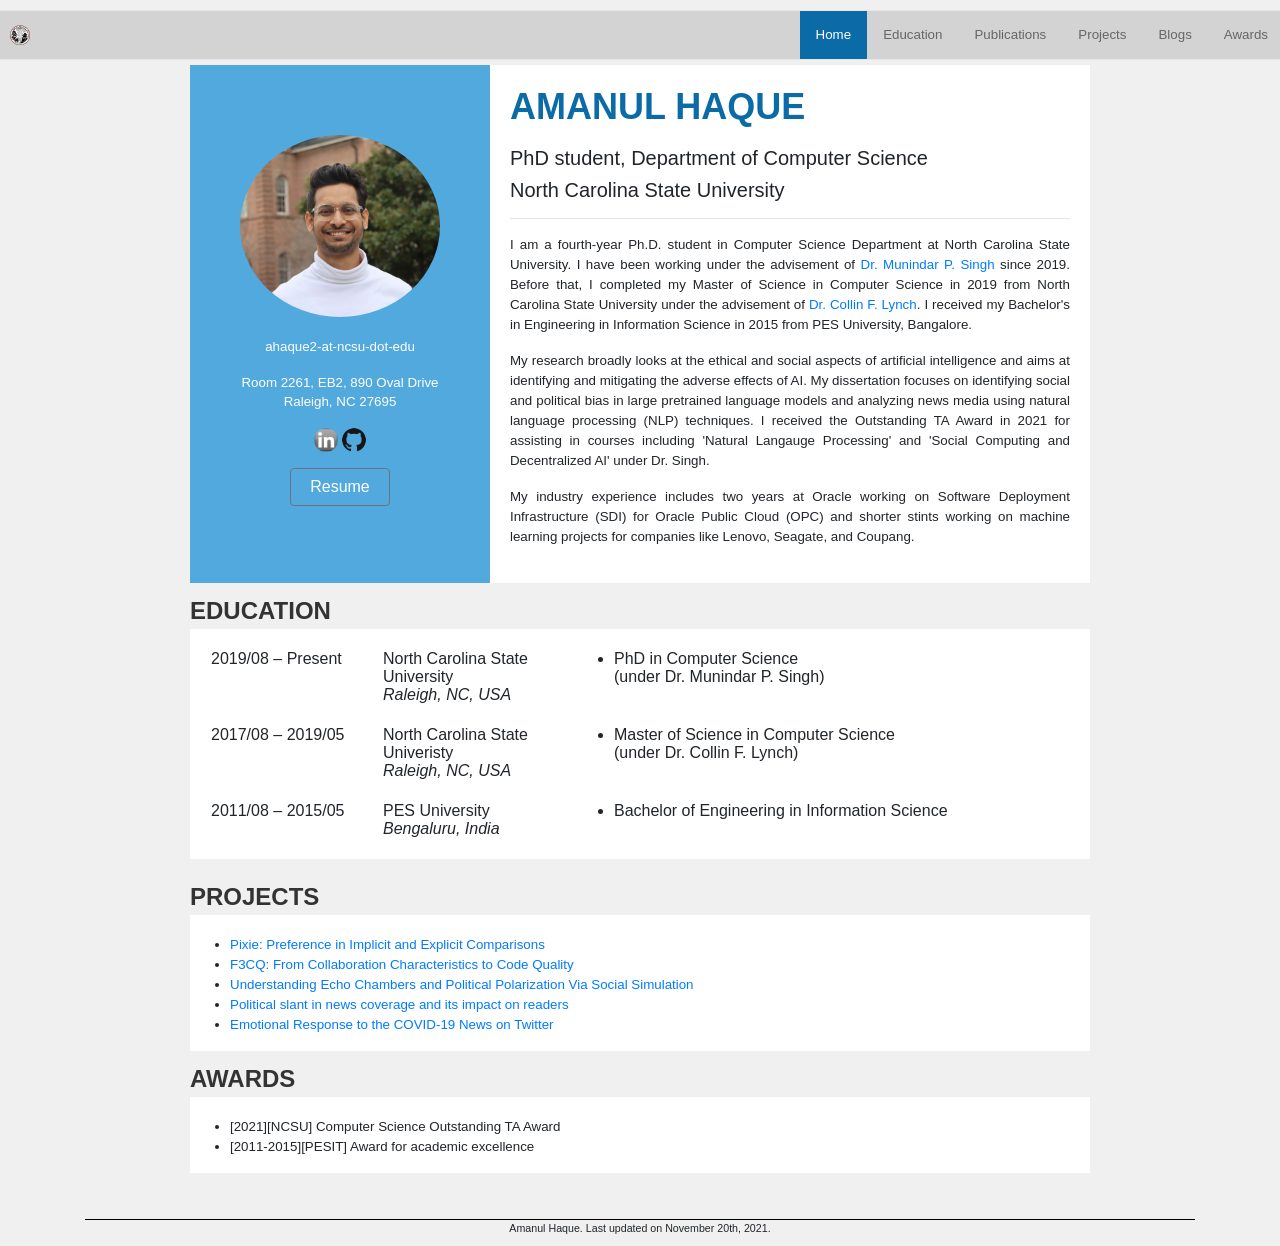
==== index_2.html @ e881e6e9 "Rename index.html to index_2.html" ====
<!DOCTYPE html PUBLIC "-//W3C//DTD HTML 4.0 Transitional//EN">
<html>
  <head>
	<meta name="description" content="Amanul Haque">
	<meta name="keywords" content="Amanul Haque, NCSU, North Carolina State University, Raleigh, ahaque2">
	<meta name="author" content="Amanul Haque NCSU">
	<meta name="viewport" content="width=device-width, initial-scale=1">
	<meta charset="UTF-8">
    <title>Amanul Haque</title>
    
	<link rel="stylesheet" type="text/css" href="styles/bootstrap.min.css" >
	<link rel="stylesheet" type="text/css" href="styles/style.css" />
	<link rel="Shortcut Icon" type="image/x-icon" href="images/favicon.ico" />	
  </head>
<body>
<div class="row navigaterwrapper">
<ul class="navigater">
	<li style="float:left;" class="badguy"><img src="./images/icon.png", style="height:20px;"/></li>
	<li><a href="#awards">Awards</a></li>
	<li><a href="#blogs">Blogs</a></li>
	<li><a href="#projects">Projects</a></li>
	<li><a href="#publications">Publications</a></li>
	<li><a href="#education">Education</a></li>
	<li><a class="active" href="#home">Home</a></li>
	
</ul>
</div>

<div class="container" id="top">
	<div class="row limiting", id="home" style="margin-top: 5px;">
		<div class="col-md-4 person_details" style="text-align:center;background-color:#52A9DE;color:white;">
			<img src="./images/Amanul.png", style="width:80%;max-width: 200px;margin-top:50px;margin-bottom:20px;"/>
			<p>ahaque2-at-ncsu-dot-edu</p>
			<p>Room 2261, EB2, 890 Oval Drive<br>Raleigh, NC 27695</p>
			<p>
				<a href="https://www.linkedin.com/in/amanul-haque" target="_blank" title="Amanul Haque | LinkedIn"><img src="./images/linkedin-icon.png" style="height: 24px;"/></a>
				<a href="https://github.com/ahaque2" target="_blank" title="Amanul Haque | GitHub"><img src="./images/github.png" style="height: 24px;"/></a>
			</p>
			<p>
			<a href="files/Amanul_Haque_Resume.pdf" role="button" class="btn btn-outline-secondary" style="color:white;width:100px;">Resume</a>
			<!--<a href="files/CV_Amanul_Haque.pdf" role="button" class="btn btn-outline-secondary" style="color:white;width:100px;">CV</a>-->
			</p>
		</div>
		<div class="col-md-8 person_details">
			<h3><span>Amanul Haque</span></h3>
			<h5>PhD student, Department of Computer Science</h5>
			<h5>North Carolina State University</h5>
			<hr>
			<p align='justify'>I am a fourth-year Ph.D. student in Computer Science Department at North Carolina State University. 
				I have been working under the advisement of <a href="https://www.csc2.ncsu.edu/faculty/mpsingh/" target="_blank"> 
				Dr. Munindar P. Singh</a> since 2019.
	Before that, I completed my Master of Science in Computer Science in 2019 from North Carolina State University under the advisement of
				<a href="https://people.engr.ncsu.edu/cflynch/" target="_blank">Dr. Collin F. Lynch</a>. 
        I received my Bachelor's in Engineering in Information Science in 2015 from PES University, Bangalore.</p>
			<p align='justify'>My research broadly looks at the ethical and social aspects of artificial intelligence and aims at 
				identifying and mitigating the adverse effects of AI. My dissertation focuses on identifying social and political bias 
				in large pretrained language models and analyzing news media using natural language processing (NLP) techniques. 
				I received the Outstanding TA Award in 2021 for assisting in courses including 'Natural Langauge Processing' and
				'Social Computing and Decentralized AI' under Dr. Singh. </p>
      <p align='justify'> My industry experience includes two years at Oracle working on Software Deployment Infrastructure (SDI) for Oracle Public 
	      Cloud (OPC) and shorter stints working on machine learning projects for companies like Lenovo, Seagate, and Coupang.</p>
		</div>
    </div>
	<div class="row inbetween" id="education">
	Education
	</div>
	<div class="row limiting" style="padding:20px;">
		<table style="width:100%;">
		<tr>
			<td width="20%" align="left" valign="top">2019/08 &ndash; Present	</td>
			<td width="20%" align="left" valign="top">
			North Carolina State University <br> <i>Raleigh, NC, USA</i></td>
			<td align="left" valign="top" style="padding-left:20px;">
			<ul>
			<li>PhD in Computer Science <br>(under Dr. Munindar P. Singh)</li>
			</ul>
			</td>
		</tr>
		
		<tr style="border-top: 20px solid transparent;">
			<td width="20%" align="left" valign="top">2017/08 &ndash; 2019/05	</td>
			<td width="20%" align="left" valign="top">
			North Carolina State Univeristy<br><i>Raleigh, NC, USA</i></td>
			<td align="left" valign="top" style="padding-left:20px;">
			<ul>
			<li>Master of Science in Computer Science <br>(under Dr. Collin F. Lynch)</li>
			</ul>
			</td>
		</tr>
		
		<tr style="border-top: 20px solid transparent;">
			<td width="20%" align="left" valign="top">2011/08 &ndash; 2015/05	</td>
			<td width="20%" align="left" valign="top">
			PES University<br><i>Bengaluru, India</i></td>
			<td align="left" valign="top" style="padding-left:20px;">
			<ul>
			<li>Bachelor of Engineering in Information Science</li>
			</ul>
			</td>
		</tr>
		</table>
	</div>
	<div class="row inbetween" id="publications">
	<!--
	Publications
	</div>
	<div class="row limiting" style="padding:20px;">
	<hr></div>
	-->
	
	</div>
	<div class="row inbetween" id="projects">
	Projects
	</div>
	<div class="row limiting" style="padding-top:20px;">
		<ul>
			<li><a href="">Pixie: Preference in Implicit and Explicit Comparisons</a></li>
			<li><a href="">F3CQ: From Collaboration Characteristics to Code Quality</a></li>
			<li><a href="">Understanding Echo Chambers and Political Polarization Via Social Simulation</a></li>
			<li><a href="">Political slant in news coverage and its impact on readers</a></li>
			<li><a href="">Emotional Response to the COVID-19 News on Twitter</a></li>
      
		</ul>
	</div>
	<div class="row inbetween" id="awards">
	Awards
	</div>
	<div class="row limiting" style="padding-top:20px;">
		<ul>
			<li>[2021][NCSU] Computer Science Outstanding TA Award</li>
			<li>[2011-2015][PESIT] Award for academic excellence</li>
		</ul>
	</div>
	<div class="row inbetween">　</div>
	<div class="footer">Amanul Haque. Last updated on November 20th, 2021.</div>
</div>
</body>
</html>
---- styles/style.css ----
body{
  font-family:Verdana, Geneva, sans-serif;
  font-size:10pt;
  margin:10px;
  background-color: #F0F0F0;
  overflow-x:hidden;
}

.navigaterwrapper {
  position: -webkit-sticky; /* Safari */
  position: sticky;
  top: 0;
  display: block;
  z-index: 1;
}


.navigater {
  list-style-type: none;
  margin: 0;
  padding: 0;
  overflow: hidden;
  border: 1px solid #e7e7e7;
  background-color: #d3d3d3;
  display: block;
}

.badguy{
  display: block;
  color: #CC0000;
  text-align: center;
  padding: 14px;
  text-decoration: none;
  text-transform:uppercase;font-family:raleway,sans-serif;font-weight:700;
}

.navigater li {
  float: right;
}

.navigater li a {
  display: block;
  color: #666;
  text-align: center;
  padding: 14px 16px;
  text-decoration: none;
}

.navigater li a:hover:not(.active) {
  background-color: #ddd;
}

.navigater li a.active {
  color: white;
  /*background-color: #4CAF50;*/
  background-color: #0A6BA7;
}

.limiting{
  width:100%;
  max-width: 900px;
  margin:0 auto;
  background-color: #ffffff;
}

.inbetween{
  width:100%;
  max-width: 900px;
  margin:0 auto;
  font-size:24px;color:#333;text-transform:uppercase;font-family:raleway,sans-serif;font-weight:700;
  padding-top: 50px; 
  margin-top: -40px;
}

div .footer{
  border-top: 1px solid #000000;
  top-margin:10px;
  font-size:8pt; 
  text-align:center;
}

.pp {
    table-layout: fixed;
    word-wrap: break-word;
}

.pp td, .pp th{
   padding: 10px;
}

.pp span{
	color:#cc0000;
	font-weight:700;
}

.person_details{
	padding: 20px;
}
.person_details img {
  border-radius: 50%;
  
}
.person_details h3{font-size:36px;color:#333;text-transform:uppercase;font-family:raleway,sans-serif;font-weight:700;padding-bottom:10px}
.person_details h3 span{color:#0A6BA7}
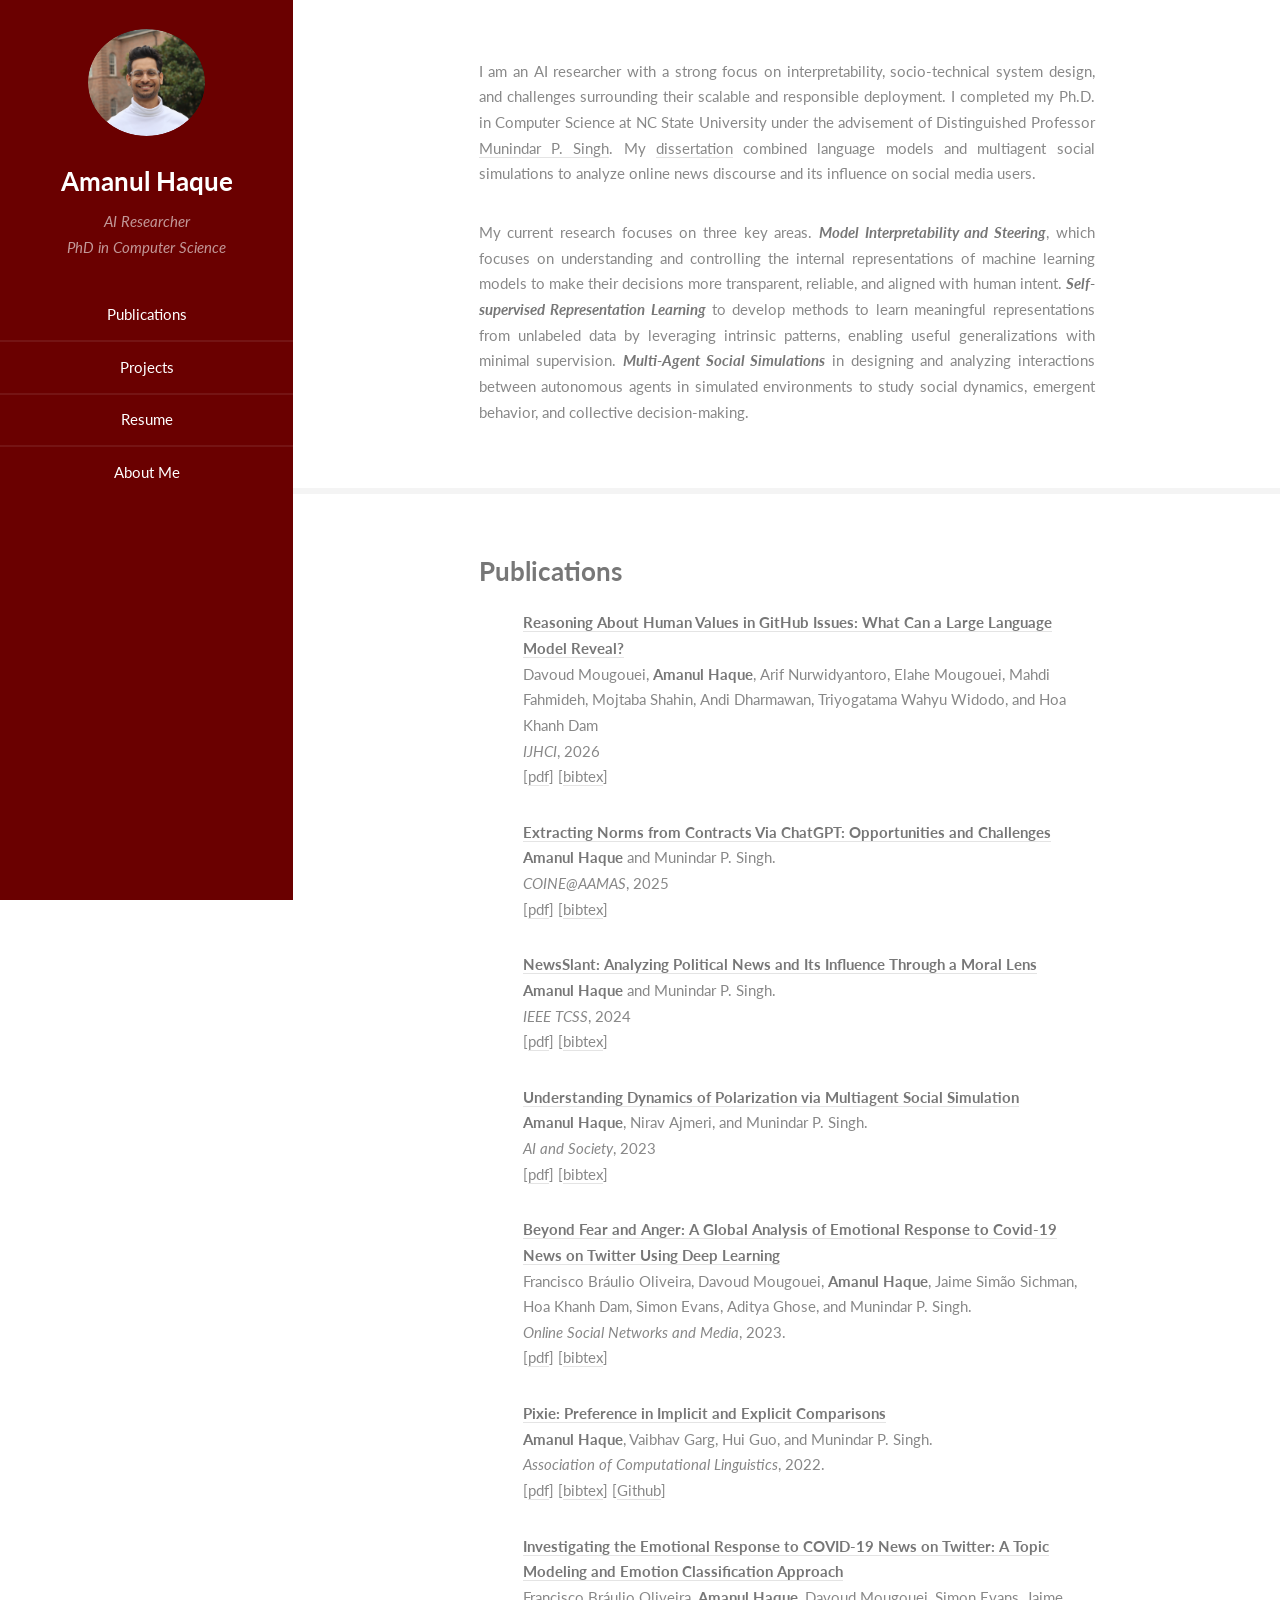
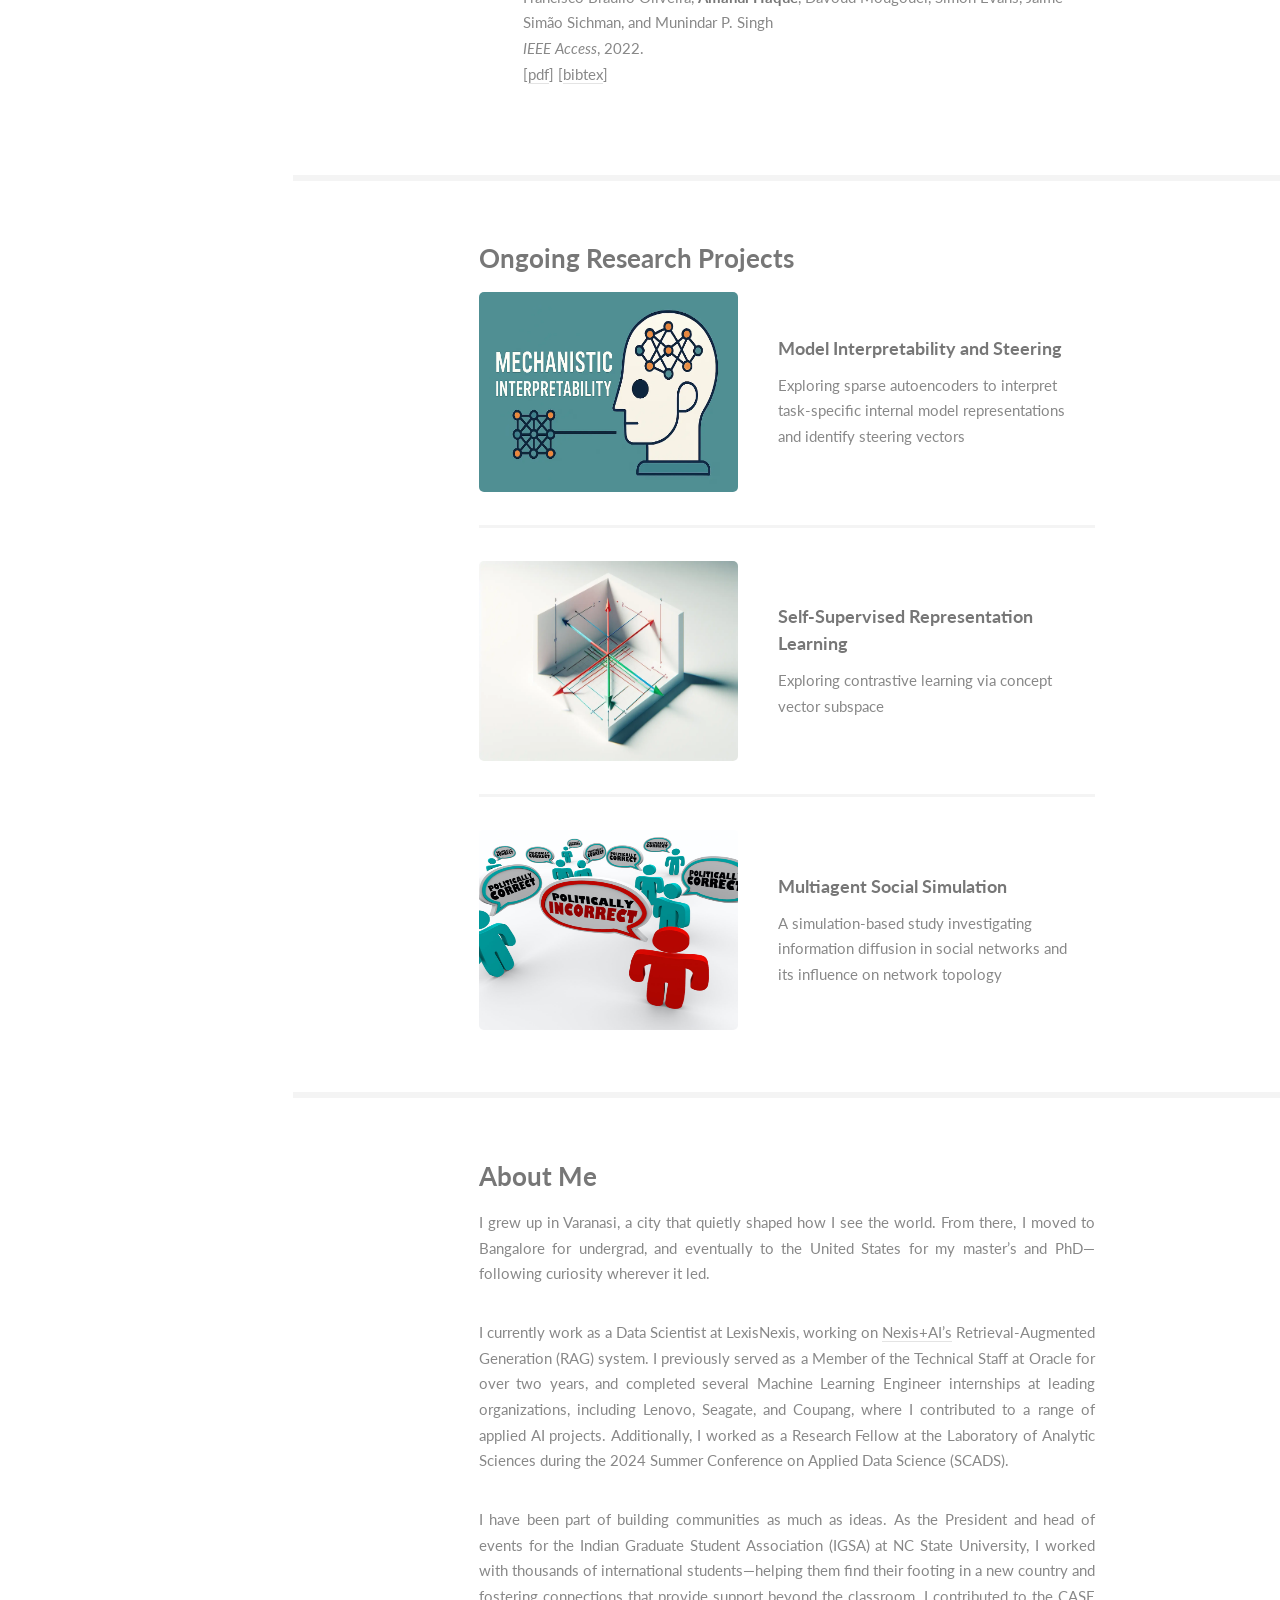
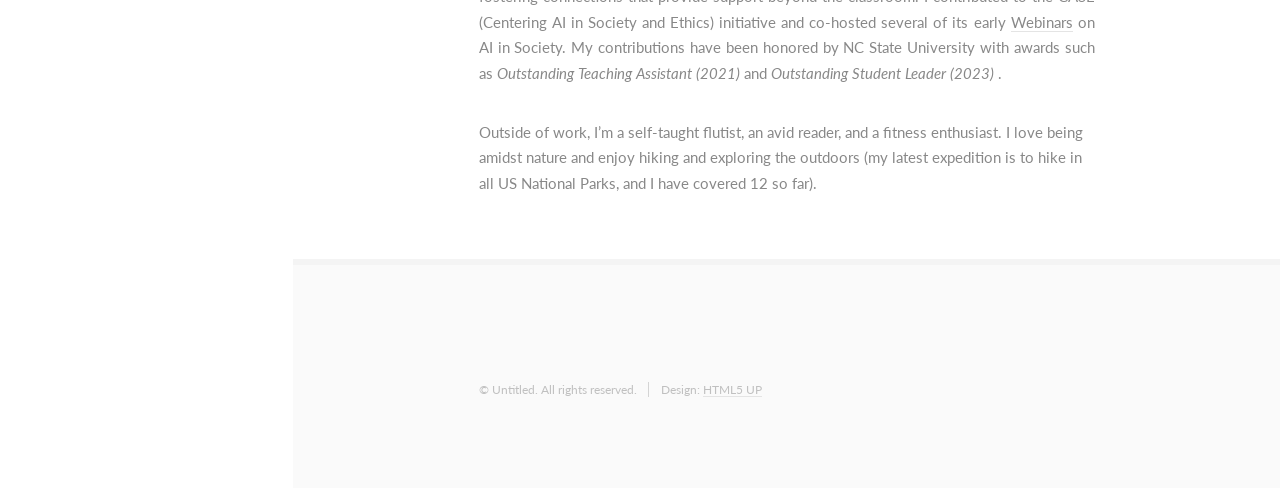
==== commit 73b27e33: "Update index_2.html" ====
--- a/index_2.html
+++ b/index_2.html
@@ -1,139 +1,301 @@
 
-<!DOCTYPE html PUBLIC "-//W3C//DTD HTML 4.0 Transitional//EN">
+<!DOCTYPE HTML>
+<!--
+	Read Only by HTML5 UP
+	html5up.net | @ajlkn
+	Free for personal and commercial use under the CCA 3.0 license (html5up.net/license)
+-->
 <html>
-  <head>
-	<meta name="description" content="Amanul Haque">
-	<meta name="keywords" content="Amanul Haque, NCSU, North Carolina State University, Raleigh, ahaque2">
-	<meta name="author" content="Amanul Haque NCSU">
-	<meta name="viewport" content="width=device-width, initial-scale=1">
-	<meta charset="UTF-8">
-    <title>Amanul Haque</title>
-    
-	<link rel="stylesheet" type="text/css" href="styles/bootstrap.min.css" >
-	<link rel="stylesheet" type="text/css" href="styles/style.css" />
-	<link rel="Shortcut Icon" type="image/x-icon" href="images/favicon.ico" />	
-  </head>
-<body>
-<div class="row navigaterwrapper">
-<ul class="navigater">
-	<li style="float:left;" class="badguy"><img src="./images/icon.png", style="height:20px;"/></li>
-	<li><a href="#awards">Awards</a></li>
-	<li><a href="#blogs">Blogs</a></li>
-	<li><a href="#projects">Projects</a></li>
-	<li><a href="#publications">Publications</a></li>
-	<li><a href="#education">Education</a></li>
-	<li><a class="active" href="#home">Home</a></li>
-	
-</ul>
-</div>
-
-<div class="container" id="top">
-	<div class="row limiting", id="home" style="margin-top: 5px;">
-		<div class="col-md-4 person_details" style="text-align:center;background-color:#52A9DE;color:white;">
-			<img src="./images/Amanul.png", style="width:80%;max-width: 200px;margin-top:50px;margin-bottom:20px;"/>
-			<p>ahaque2-at-ncsu-dot-edu</p>
-			<p>Room 2261, EB2, 890 Oval Drive<br>Raleigh, NC 27695</p>
-			<p>
-				<a href="https://www.linkedin.com/in/amanul-haque" target="_blank" title="Amanul Haque | LinkedIn"><img src="./images/linkedin-icon.png" style="height: 24px;"/></a>
-				<a href="https://github.com/ahaque2" target="_blank" title="Amanul Haque | GitHub"><img src="./images/github.png" style="height: 24px;"/></a>
-			</p>
-			<p>
-			<a href="files/Amanul_Haque_Resume.pdf" role="button" class="btn btn-outline-secondary" style="color:white;width:100px;">Resume</a>
-			<!--<a href="files/CV_Amanul_Haque.pdf" role="button" class="btn btn-outline-secondary" style="color:white;width:100px;">CV</a>-->
-			</p>
-		</div>
-		<div class="col-md-8 person_details">
-			<h3><span>Amanul Haque</span></h3>
-			<h5>PhD student, Department of Computer Science</h5>
-			<h5>North Carolina State University</h5>
-			<hr>
-			<p align='justify'>I am a fourth-year Ph.D. student in Computer Science Department at North Carolina State University. 
-				I have been working under the advisement of <a href="https://www.csc2.ncsu.edu/faculty/mpsingh/" target="_blank"> 
-				Dr. Munindar P. Singh</a> since 2019.
-	Before that, I completed my Master of Science in Computer Science in 2019 from North Carolina State University under the advisement of
-				<a href="https://people.engr.ncsu.edu/cflynch/" target="_blank">Dr. Collin F. Lynch</a>. 
-        I received my Bachelor's in Engineering in Information Science in 2015 from PES University, Bangalore.</p>
-			<p align='justify'>My research broadly looks at the ethical and social aspects of artificial intelligence and aims at 
-				identifying and mitigating the adverse effects of AI. My dissertation focuses on identifying social and political bias 
-				in large pretrained language models and analyzing news media using natural language processing (NLP) techniques. 
-				I received the Outstanding TA Award in 2021 for assisting in courses including 'Natural Langauge Processing' and
-				'Social Computing and Decentralized AI' under Dr. Singh. </p>
-      <p align='justify'> My industry experience includes two years at Oracle working on Software Deployment Infrastructure (SDI) for Oracle Public 
-	      Cloud (OPC) and shorter stints working on machine learning projects for companies like Lenovo, Seagate, and Coupang.</p>
-		</div>
-    </div>
-	<div class="row inbetween" id="education">
-	Education
-	</div>
-	<div class="row limiting" style="padding:20px;">
-		<table style="width:100%;">
-		<tr>
-			<td width="20%" align="left" valign="top">2019/08 &ndash; Present	</td>
-			<td width="20%" align="left" valign="top">
-			North Carolina State University <br> <i>Raleigh, NC, USA</i></td>
-			<td align="left" valign="top" style="padding-left:20px;">
-			<ul>
-			<li>PhD in Computer Science <br>(under Dr. Munindar P. Singh)</li>
-			</ul>
-			</td>
-		</tr>
+	<head>
+		<title>Amanul Haque</title>
+		<meta charset="utf-8" />
+		<meta name="viewport" content="width=device-width, initial-scale=1" />
+		<!-- Font Awesome for icons -->
+		<!--[if lte IE 8]><script src="assets/js/ie/html5shiv.js"></script><![endif]-->
+		<link rel="stylesheet" href="styles/main.css" />
 		
-		<tr style="border-top: 20px solid transparent;">
-			<td width="20%" align="left" valign="top">2017/08 &ndash; 2019/05	</td>
-			<td width="20%" align="left" valign="top">
-			North Carolina State Univeristy<br><i>Raleigh, NC, USA</i></td>
-			<td align="left" valign="top" style="padding-left:20px;">
-			<ul>
-			<li>Master of Science in Computer Science <br>(under Dr. Collin F. Lynch)</li>
-			</ul>
-			</td>
-		</tr>
-		
-		<tr style="border-top: 20px solid transparent;">
-			<td width="20%" align="left" valign="top">2011/08 &ndash; 2015/05	</td>
-			<td width="20%" align="left" valign="top">
-			PES University<br><i>Bengaluru, India</i></td>
-			<td align="left" valign="top" style="padding-left:20px;">
-			<ul>
-			<li>Bachelor of Engineering in Information Science</li>
-			</ul>
-			</td>
-		</tr>
-		</table>
-	</div>
-	<div class="row inbetween" id="publications">
-	<!--
-	Publications
-	</div>
-	<div class="row limiting" style="padding:20px;">
-	<hr></div>
-	-->
-	
-	</div>
-	<div class="row inbetween" id="projects">
-	Projects
-	</div>
-	<div class="row limiting" style="padding-top:20px;">
-		<ul>
-			<li><a href="">Pixie: Preference in Implicit and Explicit Comparisons</a></li>
-			<li><a href="">F3CQ: From Collaboration Characteristics to Code Quality</a></li>
-			<li><a href="">Understanding Echo Chambers and Political Polarization Via Social Simulation</a></li>
-			<li><a href="">Political slant in news coverage and its impact on readers</a></li>
-			<li><a href="">Emotional Response to the COVID-19 News on Twitter</a></li>
-      
-		</ul>
-	</div>
-	<div class="row inbetween" id="awards">
-	Awards
-	</div>
-	<div class="row limiting" style="padding-top:20px;">
-		<ul>
-			<li>[2021][NCSU] Computer Science Outstanding TA Award</li>
-			<li>[2011-2015][PESIT] Award for academic excellence</li>
-		</ul>
-	</div>
-	<div class="row inbetween">　</div>
-	<div class="footer">Amanul Haque. Last updated on November 20th, 2021.</div>
-</div>
-</body>
+		<!--[if lte IE 8]><link rel="stylesheet" href="assets/css/ie8.css" /><![endif]-->
+		<!-- Global Site Tag (gtag.js) - Google Analytics -->
+		<script async src="https://www.googletagmanager.com/gtag/js?id=UA-106821624-1"></script>
+		<script>
+		  window.dataLayer = window.dataLayer || [];
+		  function gtag(){dataLayer.push(arguments)};
+		  gtag('js', new Date());
+
+		  gtag('config', 'UA-106821624-1');
+		</script>
+	</head>
+	<body>
+
+		<!-- Header -->
+			<section id="header">
+				<header>
+					<span class="image avatar"><img src="./images/Amanul.png" alt=""/></span>
+					<h1 id="logo"><a href="#">Amanul Haque</a></h1>
+					<p>AI Researcher</br>PhD in Computer Science</p>
+				</header>
+				<nav id="nav">
+					<ul>
+						<!-- <li><a href="#pubs">research_interests</a></li> -->
+						<li><a href="#pubs">Publications</a></li>
+						<li><a href="#projects">Projects</a></li>
+						<li><a href="files/Amanul_Haque_Resume.pdf">Resume</a></li>
+						<li><a href="#about">About Me</a></li>
+					</ul>
+				</nav>
+				<footer>
+					<ul class="icons">
+						<!-- <li><a href="#" class="icon fa-twitter"><span class="label">Twitter</span></a></li>
+						<li><a href="#" class="icon fa-facebook"><span class="label">Facebook</span></a></li> -->
+						<li><a href="https://www.linkedin.com/in/amanul-haque" class="icon fa-linkedin-square" target="_blank"><span class="label">LinkedIn</span></a></li>
+						<li><a href="https://github.com/ahaque2" class="icon fa-github" target="_blank"><span class="label">Github</span></a></li>
+						<li><a href="mailto:amanul.003@gmail.com" class="icon fa-envelope"><span class="label">Email</span></a></li>
+					</ul>
+				</footer>
+			</section>
+
+		<!-- Wrapper -->
+			<div id="wrapper">
+
+				<!-- Main -->
+					<div id="main">
+						<!-- about -->
+							<section id="research_interests">
+								<div class="container">
+									<p style="text-align: justify;"> I am an AI researcher with a strong focus on interpretability, socio-technical system design, 
+										and challenges surrounding their scalable and responsible deployment. I completed my Ph.D. in Computer Science at NC State University under the advisement of Distinguished Professor <a href="https://www.csc2.ncsu.edu/faculty/mpsingh/" target="_blank"> Munindar P. Singh</a>.
+										My <a href='https://www.proquest.com/openview/dbba80de1675ed70fa21ac1cbde3060d/1?pq-origsite=gscholar&cbl=18750&diss=y'>dissertation</a> combined language models and multiagent social simulations to analyze online news discourse and its influence on social media users.
+
+									</p>
+									
+									<p style="text-align: justify;">
+										My current research focuses on three key areas.
+										<em><b>Model Interpretability and Steering</b></em>, which focuses on understanding and controlling the internal representations of machine learning models to make their decisions more transparent, reliable, and aligned with human intent.
+										<em><b>Self-supervised Representation Learning</b></em> to develop methods to learn meaningful representations from unlabeled data by leveraging intrinsic patterns, enabling useful generalizations with minimal supervision.
+										<em><b>Multi-Agent Social Simulations</b></em> in designing and analyzing interactions between autonomous agents in simulated environments to study social dynamics, emergent behavior, and collective decision-making.
+									</p>
+							        
+										<!-- 
+									<p style="text-align: justify;"> 										
+										I completed my Ph.D in 2025 from the Computer Science department at NC State University. 
+									</p> -->
+									
+								</div>
+							</section>
+
+						<!-- pubs -->
+							<section id="pubs">
+								<div class="container">
+									<h3>Publications</h3>
+									<ul class="feature-icons">
+
+								<li class="icon fa-file-text-o">
+											<strong><a href="https://www.tandfonline.com/doi/abs/10.1080/10447318.2025.2594137" target="_blank">Reasoning About Human Values in GitHub Issues: What Can a Large Language Model Reveal?</a></strong>
+						                    <br>
+						                    Davoud Mougouei, <b>Amanul Haque</b>, Arif Nurwidyantoro, Elahe Mougouei, Mahdi Fahmideh, Mojtaba Shahin, Andi Dharmawan, Triyogatama Wahyu Widodo, and Hoa Khanh Dam
+						                    <br>
+						                    <em>IJHCI</em>, 2026
+						                    <br>
+						                    [<a href="#" target="_blank">pdf</a>]
+						                    [<a href="#" target="_blank">bibtex</a>]
+						                    <br>
+						                </li>
+
+								<li class="icon fa-file-text-o">
+											<strong><a href="https://arxiv.org/abs/2404.02269" target="_blank">Extracting Norms from Contracts Via ChatGPT: Opportunities and Challenges</a></strong>
+						                    <br>
+						                    <b>Amanul Haque</b> and Munindar P. Singh.
+						                    <br>
+						                    <em>COINE@AAMAS</em>, 2025
+						                    <br>
+						                    [<a href="Papers/COINE2024/Extracting Norms from Contracts Via ChatGPT- Opportunities and Challenges.pdf" target="_blank">pdf</a>]
+						                    [<a href="Papers/COINE2024/extracting_norms.bib" target="_blank">bibtex</a>]
+						                    <br>
+						                </li>
+
+								<li class="icon fa-file-text-o">
+											<strong><a href="https://ieeexplore.ieee.org/abstract/document/10379491" target="_blank">NewsSlant: Analyzing Political News and Its Influence Through a Moral Lens</a></strong>
+						                    <br>
+						                    <b>Amanul Haque</b> and Munindar P. Singh.
+						                    <br>
+						                    <em>IEEE TCSS</em>, 2024
+						                    <br>
+						                    [<a href="Papers/IEEE-TCSS/NewsSlant__Analyzing_Political_News_and_Its_Influence_Through_a_Moral_Lens.pdf" target="_blank">pdf</a>]
+						                    [<a href="Papers/IEEE-TCSS/newsslant.bib" target="_blank">bibtex</a>]
+						                    <br>
+						                </li>
+									
+										<li class="icon fa-file-text-o">
+											<strong><a href="https://link.springer.com/article/10.1007/s00146-022-01626-5" target="_blank">Understanding Dynamics of Polarization via Multiagent Social Simulation</a></strong>
+						                    <br>
+						                    <b>Amanul Haque</b>, Nirav Ajmeri, and Munindar P. Singh.
+						                    <br>
+						                    <em>AI and Society</em>, 2023
+						                    <br>
+						                    [<a href="Papers/AIS2023/haque_et_al_2023_ai_and_soc_understanding_polarization_via_social_sim.pdf" target="_blank">pdf</a>]
+						                    [<a href="Papers/AIS2023/understanding_pol.bib" target="_blank">bibtex</a>]
+						                    <br>
+						                </li>
+
+									<li class="icon fa-file-text-o">
+											<strong><a href="https://www.sciencedirect.com/science/article/pii/S2468696423000125" target="_blank">Beyond Fear and Anger: A Global Analysis of Emotional Response to Covid-19 News on Twitter Using Deep Learning</a></strong>
+						                    <br>
+						                    Francisco Bráulio Oliveira, Davoud Mougouei, <b>Amanul Haque</b>, Jaime Simão Sichman, Hoa Khanh Dam, Simon Evans, Aditya Ghose, and Munindar P. Singh.
+						                    <br>
+						                    <em>Online Social Networks and Media</em>, 2023.
+						                    <br>
+						                    [<a href="Papers/OSNM2023//Beyond Fear and Anger - A Global Analysis of Emotional Response to Covid-19 News on Twitter.pdf" target="_blank">pdf</a>]
+						                    [<a href="Papers/OSNM2023/bibtex_beyond_fear_and_anger_Haque_et_al.bib" target="_blank">bibtex</a>]
+						                    <br>
+						                </li>
+
+										<li class="icon fa-file-text-o">
+											<strong><a href="https://aclanthology.org/2022.acl-short.13/" target="_blank">Pixie: Preference in Implicit and Explicit Comparisons</a></strong>
+						                    <br>
+						                    <b>Amanul Haque</b>, Vaibhav Garg, Hui Guo, and Munindar P. Singh.
+						                    <br>
+						                    <em>Association of Computational Linguistics</em>, 2022.
+						                    <br>
+						                    [<a href="Papers/ACL2022/Pixie_ACL_2022_short_paper_haque_et_al.pdf" target="_blank">pdf</a>]
+						                    [<a href="Papers/ACL2022/pixie_haque_et_al.bib" target="_blank">bibtex</a>]
+						                    [<a href="https://github.com/ahaque2/Pixie" target="_blank">Github</a>]
+						                    <br>
+						                </li>
+									
+									<li class="icon fa-file-text-o">
+											<strong><a href="https://ieeexplore.ieee.org/abstract/document/9709267" target="_blank">Investigating the Emotional Response to COVID-19 News on Twitter: A Topic Modeling and Emotion Classification Approach</a></strong>
+						                    <br>
+						                    Francisco Bráulio Oliveira, <b>Amanul Haque</b>, Davoud Mougouei, Simon Evans, Jaime Simão Sichman, and Munindar P. Singh
+						                    <br>
+						                    <em>IEEE Access</em>, 2022.
+						                    <br>
+						                    [<a href="Papers/IEEE_access2022/Investigating the Emotional Response to COVID-19 News on Twitter - A Topic Modeling and Emotion Classification Approach.pdf" target="_blank">pdf</a>]
+						                    [<a href="Papers/IEEE_access2022/ieee_access_2022.bib" target="_blank">bibtex</a>]
+						                    <br>
+						                </li>
+									
+									</ul>
+								</div>
+							</section>
+
+<!-- <!-- 						<!-- projects -->
+							<section id="projects">
+								<div class="container">
+									<h3>Ongoing Research Projects</h3>
+									<div class="features">
+
+										<article>
+											<a href="#" class="image"><img src="images/mech_interp.webp" alt="" width="100" height="200"/></a>
+											<div class="inner">
+												<h4><a href="#" target="_blank">Model Interpretability and Steering</a></h4>
+												<p> Exploring sparse autoencoders to interpret task-specific internal model representations and identify steering vectors   
+												<br>
+												<be>
+<!-- 								                    	[<a href="Resources/SketchGAN/sketch-image-translation.pdf" target="_blank">pdf</a>] -->
+<!-- 										    	[<a href="Resources/SketchGAN/sketchganslides.pdf" target="_blank">slides</a>]  -->
+<!-- 							                            	[<a href="images/sketchgan.png" target="_blank">examples</a>] -->
+												</p>
+											</div>
+										</article>
+
+										<article>
+											<a href="#" class="image"><img src="images/vector_subspace.webp" alt="" width="100" height="200"/></a>
+											<div class="inner">
+												<h4><a href="https://globalaffects.org/" target="_blank">Self-Supervised Representation Learning</a></h4>
+												<p> Exploring contrastive learning via concept vector subspace 
+												<br>
+												<be>
+<!-- 								                    	[<a href="Resources/SketchGAN/sketch-image-translation.pdf" target="_blank">pdf</a>] -->
+<!-- 										    	[<a href="Resources/SketchGAN/sketchganslides.pdf" target="_blank">slides</a>]  -->
+<!-- 							                            	[<a href="images/sketchgan.png" target="_blank">examples</a>] -->
+												</p>
+											</div>
+										</article>
+										
+										<article>
+											<a href="#" class="image"><img src="images/PoliticalCorrectness.jpeg" alt="" width="100" height="200"/></a>
+											<div class="inner">
+												<h4><a href="#" target="_blank">Multiagent Social Simulation</a></h4>
+												<p> A simulation-based study investigating information diffusion in social networks and its influence on network topology
+												<br>
+												<be>
+<!-- 								                    	[<a href="Resources/SketchGAN/sketch-image-translation.pdf" target="_blank">pdf</a>] -->
+<!-- 										    	[<a href="Resources/SketchGAN/sketchganslides.pdf" target="_blank">slides</a>]  -->
+<!-- 							                            	[<a href="images/sketchgan.png" target="_blank">examples</a>] -->
+												</p>
+											</div>
+										</article>
+										<!-- <article>
+											<a href="#" class="image"><img src="images/news_slant.png" alt="" width="100" height="200"/></a>
+											<div class="inner">
+												<h4><a href="#" target="_blank">War or Peace Journalism</a></h4>
+												<p>  The project aims to produce computational models to differentiate war and peace journalism. We apply contrastive learning using Siamese network training on LLMs
+												<br>
+												<be>
+<!-- 								                    	[<a href="Resources/SketchGAN/sketch-image-translation.pdf" target="_blank">pdf</a>] -->
+<!-- 										    	[<a href="Resources/SketchGAN/sketchganslides.pdf" target="_blank">slides</a>]  -->
+<!-- 							                            	[<a href="images/sketchgan.png" target="_blank">examples</a>] -->
+												<!-- </p>
+											</div>
+										</article> -->
+										
+									</div>
+								</div>
+							</section>
+						
+						<!-- bio -->
+							<section id="bio">
+								<div class="container">
+									<h3>About Me</h3>
+									
+									<p style="text-align: justify;">
+									I grew up in Varanasi, a city that quietly shaped how I see the world. From there, I moved to Bangalore for undergrad, and eventually to the United States for my master’s and PhD—following curiosity wherever it led.
+									</p>
+
+									<p style="text-align: justify;">
+											I currently work as a Data Scientist at LexisNexis, working on <a href='https://www.lexisnexis.com/en-int/products/nexis-plus-ai'>Nexis+AI’s</a> Retrieval-Augmented Generation (RAG) system.
+											I previously served as a Member of the Technical Staff at Oracle for over two years, and completed several Machine Learning Engineer internships at leading organizations, including Lenovo, Seagate, and Coupang, where I contributed to a range of applied AI projects.
+										Additionally, I worked as a Research Fellow at the Laboratory of Analytic Sciences during the 2024 Summer Conference on Applied Data Science (SCADS).
+									</p>
+
+									<p style="text-align: justify;">
+										I have been part of building communities as much as ideas.
+										As the President and head of events for the Indian Graduate Student Association (IGSA) at NC State University, 
+										I worked with thousands of international students—helping them find their footing in a new country and fostering connections that provide support beyond the classroom.
+										I contributed to the CASE (Centering AI in Society and Ethics) initiative and 
+										co-hosted several of its early  <a href='https://www.youtube.com/@ncsuaiinsociety9772'>Webinars</a> on AI in Society. 
+										My contributions have been honored by NC State University with awards such as  <em> Outstanding Teaching Assistant (2021) </em> and <em> Outstanding Student Leader (2023) </em>.
+									</p>
+									
+									<p>
+										Outside of work, I’m a self-taught flutist, an avid reader, and a fitness enthusiast. 
+										I love being amidst nature and enjoy hiking and exploring the outdoors (my latest expedition is to hike in all US National Parks, and I have covered 12 so far).  </p>
+								</div>
+							</section
+					</div>
+
+
+
+				
+				<!-- Footer -->
+					<section id="footer">
+						<div class="container">
+							<ul class="copyright">
+								<li>&copy; Untitled. All rights reserved.</li><li>Design: <a href="https://html5up.net">HTML5 UP</a></li>
+							</ul>
+						</div>
+					</section>
+
+			</div>
+
+		<!-- Scripts -->
+			<script src="assets/js/jquery.min.js"></script>
+			<script src="assets/js/jquery.scrollzer.min.js"></script>
+			<script src="assets/js/jquery.scrolly.min.js"></script>
+			<script src="assets/js/skel.min.js"></script>
+			<script src="assets/js/util.js"></script>
+			<!--[if lte IE 8]><script src="assets/js/ie/respond.min.js"></script><![endif]-->
+			<script src="assets/js/main.js"></script>
+
+	</body>
 </html>
--- a/styles/main.css
+++ b/styles/main.css
@@ -0,0 +1,3105 @@
+@import url("font-awesome.min.css");
+@import url("https://fonts.googleapis.com/css?family=Lato:400,400italic,700,700italic|Source+Code+Pro:400");
+
+/*
+	Read Only by HTML5 UP
+	html5up.net | @ajlkn
+	Free for personal and commercial use under the CCA 3.0 license (html5up.net/license)
+*/
+
+/* Reset */
+:root {
+  --color1: #6a0000;
+  --color2: #c29898;
+  --color3: #a26161;
+  --color4: #751414;
+  --color5: #5c0000;
+}
+/*
+  --color1: #008d07;
+  --color2: #d1f1e9;
+  --color3: #b6e9dc;
+  --color4: #5ed0b1;
+  --color5: #39c29d;
+  --color6: #5ccfb0;*/
+
+
+	html, body, div, span, applet, object, iframe, h1, h2, h3, h4, h5, h6, p, blockquote, pre, a, abbr, acronym, address, big, cite, code, del, dfn, em, img, ins, kbd, q, s, samp, small, strike, strong, sub, sup, tt, var, b, u, i, center, dl, dt, dd, ol, ul, li, fieldset, form, label, legend, table, caption, tbody, tfoot, thead, tr, th, td, article, aside, canvas, details, embed, figure, figcaption, footer, header, hgroup, menu, nav, output, ruby, section, summary, time, mark, audio, video {
+		margin: 0;
+		padding: 0;
+		border: 0;
+		font-size: 100%;
+		font: inherit;
+		vertical-align: baseline;
+	}
+
+	article, aside, details, figcaption, figure, footer, header, hgroup, menu, nav, section {
+		display: block;
+	}
+
+	body {
+		line-height: 1;
+	}
+
+	ol, ul {
+		list-style: none;
+	}
+
+	blockquote, q {
+		quotes: none;
+	}
+
+	blockquote:before, blockquote:after, q:before, q:after {
+		content: '';
+		content: none;
+	}
+
+	table {
+		border-collapse: collapse;
+		border-spacing: 0;
+	}
+
+	body {
+		-webkit-text-size-adjust: none;
+	}
+
+/* Box Model */
+
+	*, *:before, *:after {
+		-moz-box-sizing: border-box;
+		-webkit-box-sizing: border-box;
+		box-sizing: border-box;
+	}
+
+/* Containers */
+
+	.container {
+		margin-left: auto;
+		margin-right: auto;
+	}
+
+	.container.\31 25\25 {
+		width: 100%;
+		max-width: 56.25em;
+		min-width: 45em;
+	}
+
+	.container.\37 5\25 {
+		width: 33.75em;
+	}
+
+	.container.\35 0\25 {
+		width: 22.5em;
+	}
+
+	.container.\32 5\25 {
+		width: 11.25em;
+	}
+
+	.container {
+		width: 45em;
+	}
+
+	@media screen and (max-width: 1680px) {
+
+		.container.\31 25\25 {
+			width: 100%;
+			max-width: 56.25em;
+			min-width: 45em;
+		}
+
+		.container.\37 5\25 {
+			width: 33.75em;
+		}
+
+		.container.\35 0\25 {
+			width: 22.5em;
+		}
+
+		.container.\32 5\25 {
+			width: 11.25em;
+		}
+
+		.container {
+			width: 45em;
+		}
+
+	}
+
+	@media screen and (max-width: 1280px) {
+
+		.container.\31 25\25 {
+			width: 100%;
+			max-width: 52.5em;
+			min-width: 42em;
+		}
+
+		.container.\37 5\25 {
+			width: 31.5em;
+		}
+
+		.container.\35 0\25 {
+			width: 21em;
+		}
+
+		.container.\32 5\25 {
+			width: 10.5em;
+		}
+
+		.container {
+			width: 42em;
+		}
+
+	}
+
+	@media screen and (max-width: 1024px) {
+
+		.container.\31 25\25 {
+			width: 100%;
+			max-width: 106.25%;
+			min-width: 85%;
+		}
+
+		.container.\37 5\25 {
+			width: 63.75%;
+		}
+
+		.container.\35 0\25 {
+			width: 42.5%;
+		}
+
+		.container.\32 5\25 {
+			width: 21.25%;
+		}
+
+		.container {
+			width: 85% !important;
+		}
+
+	}
+
+	@media screen and (max-width: 736px) {
+
+		.container.\31 25\25 {
+			width: 100%;
+			max-width: 112.5%;
+			min-width: 90%;
+		}
+
+		.container.\37 5\25 {
+			width: 67.5%;
+		}
+
+		.container.\35 0\25 {
+			width: 45%;
+		}
+
+		.container.\32 5\25 {
+			width: 22.5%;
+		}
+
+		.container {
+			width: 90% !important;
+		}
+
+	}
+
+	@media screen and (max-width: 480px) {
+
+		.container.\31 25\25 {
+			width: 100%;
+			max-width: 112.5%;
+			min-width: 90%;
+		}
+
+		.container.\37 5\25 {
+			width: 67.5%;
+		}
+
+		.container.\35 0\25 {
+			width: 45%;
+		}
+
+		.container.\32 5\25 {
+			width: 22.5%;
+		}
+
+		.container {
+			width: 90% !important;
+		}
+
+	}
+
+/* Grid */
+
+	.row {
+		border-bottom: solid 1px transparent;
+		-moz-box-sizing: border-box;
+		-webkit-box-sizing: border-box;
+		box-sizing: border-box;
+	}
+
+	.row > * {
+		float: left;
+		-moz-box-sizing: border-box;
+		-webkit-box-sizing: border-box;
+		box-sizing: border-box;
+	}
+
+	.row:after, .row:before {
+		content: '';
+		display: block;
+		clear: both;
+		height: 0;
+	}
+
+	.row.uniform > * > :first-child {
+		margin-top: 0;
+	}
+
+	.row.uniform > * > :last-child {
+		margin-bottom: 0;
+	}
+
+	.row.\30 \25 > * {
+		padding: 0 0 0 0em;
+	}
+
+	.row.\30 \25 {
+		margin: 0 0 -1px 0em;
+	}
+
+	.row.uniform.\30 \25 > * {
+		padding: 0em 0 0 0em;
+	}
+
+	.row.uniform.\30 \25 {
+		margin: 0em 0 -1px 0em;
+	}
+
+	.row > * {
+		padding: 0 0 0 2em;
+	}
+
+	.row {
+		margin: 0 0 -1px -2em;
+	}
+
+	.row.uniform > * {
+		padding: 2em 0 0 2em;
+	}
+
+	.row.uniform {
+		margin: -2em 0 -1px -2em;
+	}
+
+	.row.\32 00\25 > * {
+		padding: 0 0 0 4em;
+	}
+
+	.row.\32 00\25 {
+		margin: 0 0 -1px -4em;
+	}
+
+	.row.uniform.\32 00\25 > * {
+		padding: 4em 0 0 4em;
+	}
+
+	.row.uniform.\32 00\25 {
+		margin: -4em 0 -1px -4em;
+	}
+
+	.row.\31 50\25 > * {
+		padding: 0 0 0 3em;
+	}
+
+	.row.\31 50\25 {
+		margin: 0 0 -1px -3em;
+	}
+
+	.row.uniform.\31 50\25 > * {
+		padding: 3em 0 0 3em;
+	}
+
+	.row.uniform.\31 50\25 {
+		margin: -3em 0 -1px -3em;
+	}
+
+	.row.\35 0\25 > * {
+		padding: 0 0 0 1em;
+	}
+
+	.row.\35 0\25 {
+		margin: 0 0 -1px -1em;
+	}
+
+	.row.uniform.\35 0\25 > * {
+		padding: 1em 0 0 1em;
+	}
+
+	.row.uniform.\35 0\25 {
+		margin: -1em 0 -1px -1em;
+	}
+
+	.row.\32 5\25 > * {
+		padding: 0 0 0 0.5em;
+	}
+
+	.row.\32 5\25 {
+		margin: 0 0 -1px -0.5em;
+	}
+
+	.row.uniform.\32 5\25 > * {
+		padding: 0.5em 0 0 0.5em;
+	}
+
+	.row.uniform.\32 5\25 {
+		margin: -0.5em 0 -1px -0.5em;
+	}
+
+	.\31 2u, .\31 2u\24 {
+		width: 100%;
+		clear: none;
+		margin-left: 0;
+	}
+
+	.\31 1u, .\31 1u\24 {
+		width: 91.6666666667%;
+		clear: none;
+		margin-left: 0;
+	}
+
+	.\31 0u, .\31 0u\24 {
+		width: 83.3333333333%;
+		clear: none;
+		margin-left: 0;
+	}
+
+	.\39 u, .\39 u\24 {
+		width: 75%;
+		clear: none;
+		margin-left: 0;
+	}
+
+	.\38 u, .\38 u\24 {
+		width: 66.6666666667%;
+		clear: none;
+		margin-left: 0;
+	}
+
+	.\37 u, .\37 u\24 {
+		width: 58.3333333333%;
+		clear: none;
+		margin-left: 0;
+	}
+
+	.\36 u, .\36 u\24 {
+		width: 50%;
+		clear: none;
+		margin-left: 0;
+	}
+
+	.\35 u, .\35 u\24 {
+		width: 41.6666666667%;
+		clear: none;
+		margin-left: 0;
+	}
+
+	.\34 u, .\34 u\24 {
+		width: 33.3333333333%;
+		clear: none;
+		margin-left: 0;
+	}
+
+	.\33 u, .\33 u\24 {
+		width: 25%;
+		clear: none;
+		margin-left: 0;
+	}
+
+	.\32 u, .\32 u\24 {
+		width: 16.6666666667%;
+		clear: none;
+		margin-left: 0;
+	}
+
+	.\31 u, .\31 u\24 {
+		width: 8.3333333333%;
+		clear: none;
+		margin-left: 0;
+	}
+
+	.\31 2u\24 + *,
+	.\31 1u\24 + *,
+	.\31 0u\24 + *,
+	.\39 u\24 + *,
+	.\38 u\24 + *,
+	.\37 u\24 + *,
+	.\36 u\24 + *,
+	.\35 u\24 + *,
+	.\34 u\24 + *,
+	.\33 u\24 + *,
+	.\32 u\24 + *,
+	.\31 u\24 + * {
+		clear: left;
+	}
+
+	.\-11u {
+		margin-left: 91.66667%;
+	}
+
+	.\-10u {
+		margin-left: 83.33333%;
+	}
+
+	.\-9u {
+		margin-left: 75%;
+	}
+
+	.\-8u {
+		margin-left: 66.66667%;
+	}
+
+	.\-7u {
+		margin-left: 58.33333%;
+	}
+
+	.\-6u {
+		margin-left: 50%;
+	}
+
+	.\-5u {
+		margin-left: 41.66667%;
+	}
+
+	.\-4u {
+		margin-left: 33.33333%;
+	}
+
+	.\-3u {
+		margin-left: 25%;
+	}
+
+	.\-2u {
+		margin-left: 16.66667%;
+	}
+
+	.\-1u {
+		margin-left: 8.33333%;
+	}
+
+	@media screen and (max-width: 1680px) {
+
+		.row > * {
+			padding: 0 0 0 2em;
+		}
+
+		.row {
+			margin: 0 0 -1px -2em;
+		}
+
+		.row.uniform > * {
+			padding: 2em 0 0 2em;
+		}
+
+		.row.uniform {
+			margin: -2em 0 -1px -2em;
+		}
+
+		.row.\32 00\25 > * {
+			padding: 0 0 0 4em;
+		}
+
+		.row.\32 00\25 {
+			margin: 0 0 -1px -4em;
+		}
+
+		.row.uniform.\32 00\25 > * {
+			padding: 4em 0 0 4em;
+		}
+
+		.row.uniform.\32 00\25 {
+			margin: -4em 0 -1px -4em;
+		}
+
+		.row.\31 50\25 > * {
+			padding: 0 0 0 3em;
+		}
+
+		.row.\31 50\25 {
+			margin: 0 0 -1px -3em;
+		}
+
+		.row.uniform.\31 50\25 > * {
+			padding: 3em 0 0 3em;
+		}
+
+		.row.uniform.\31 50\25 {
+			margin: -3em 0 -1px -3em;
+		}
+
+		.row.\35 0\25 > * {
+			padding: 0 0 0 1em;
+		}
+
+		.row.\35 0\25 {
+			margin: 0 0 -1px -1em;
+		}
+
+		.row.uniform.\35 0\25 > * {
+			padding: 1em 0 0 1em;
+		}
+
+		.row.uniform.\35 0\25 {
+			margin: -1em 0 -1px -1em;
+		}
+
+		.row.\32 5\25 > * {
+			padding: 0 0 0 0.5em;
+		}
+
+		.row.\32 5\25 {
+			margin: 0 0 -1px -0.5em;
+		}
+
+		.row.uniform.\32 5\25 > * {
+			padding: 0.5em 0 0 0.5em;
+		}
+
+		.row.uniform.\32 5\25 {
+			margin: -0.5em 0 -1px -0.5em;
+		}
+
+		.\31 2u\28xlarge\29, .\31 2u\24\28xlarge\29 {
+			width: 100%;
+			clear: none;
+			margin-left: 0;
+		}
+
+		.\31 1u\28xlarge\29, .\31 1u\24\28xlarge\29 {
+			width: 91.6666666667%;
+			clear: none;
+			margin-left: 0;
+		}
+
+		.\31 0u\28xlarge\29, .\31 0u\24\28xlarge\29 {
+			width: 83.3333333333%;
+			clear: none;
+			margin-left: 0;
+		}
+
+		.\39 u\28xlarge\29, .\39 u\24\28xlarge\29 {
+			width: 75%;
+			clear: none;
+			margin-left: 0;
+		}
+
+		.\38 u\28xlarge\29, .\38 u\24\28xlarge\29 {
+			width: 66.6666666667%;
+			clear: none;
+			margin-left: 0;
+		}
+
+		.\37 u\28xlarge\29, .\37 u\24\28xlarge\29 {
+			width: 58.3333333333%;
+			clear: none;
+			margin-left: 0;
+		}
+
+		.\36 u\28xlarge\29, .\36 u\24\28xlarge\29 {
+			width: 50%;
+			clear: none;
+			margin-left: 0;
+		}
+
+		.\35 u\28xlarge\29, .\35 u\24\28xlarge\29 {
+			width: 41.6666666667%;
+			clear: none;
+			margin-left: 0;
+		}
+
+		.\34 u\28xlarge\29, .\34 u\24\28xlarge\29 {
+			width: 33.3333333333%;
+			clear: none;
+			margin-left: 0;
+		}
+
+		.\33 u\28xlarge\29, .\33 u\24\28xlarge\29 {
+			width: 25%;
+			clear: none;
+			margin-left: 0;
+		}
+
+		.\32 u\28xlarge\29, .\32 u\24\28xlarge\29 {
+			width: 16.6666666667%;
+			clear: none;
+			margin-left: 0;
+		}
+
+		.\31 u\28xlarge\29, .\31 u\24\28xlarge\29 {
+			width: 8.3333333333%;
+			clear: none;
+			margin-left: 0;
+		}
+
+		.\31 2u\24\28xlarge\29 + *,
+		.\31 1u\24\28xlarge\29 + *,
+		.\31 0u\24\28xlarge\29 + *,
+		.\39 u\24\28xlarge\29 + *,
+		.\38 u\24\28xlarge\29 + *,
+		.\37 u\24\28xlarge\29 + *,
+		.\36 u\24\28xlarge\29 + *,
+		.\35 u\24\28xlarge\29 + *,
+		.\34 u\24\28xlarge\29 + *,
+		.\33 u\24\28xlarge\29 + *,
+		.\32 u\24\28xlarge\29 + *,
+		.\31 u\24\28xlarge\29 + * {
+			clear: left;
+		}
+
+		.\-11u\28xlarge\29 {
+			margin-left: 91.66667%;
+		}
+
+		.\-10u\28xlarge\29 {
+			margin-left: 83.33333%;
+		}
+
+		.\-9u\28xlarge\29 {
+			margin-left: 75%;
+		}
+
+		.\-8u\28xlarge\29 {
+			margin-left: 66.66667%;
+		}
+
+		.\-7u\28xlarge\29 {
+			margin-left: 58.33333%;
+		}
+
+		.\-6u\28xlarge\29 {
+			margin-left: 50%;
+		}
+
+		.\-5u\28xlarge\29 {
+			margin-left: 41.66667%;
+		}
+
+		.\-4u\28xlarge\29 {
+			margin-left: 33.33333%;
+		}
+
+		.\-3u\28xlarge\29 {
+			margin-left: 25%;
+		}
+
+		.\-2u\28xlarge\29 {
+			margin-left: 16.66667%;
+		}
+
+		.\-1u\28xlarge\29 {
+			margin-left: 8.33333%;
+		}
+
+	}
+
+	@media screen and (max-width: 1280px) {
+
+		.row > * {
+			padding: 0 0 0 1.5em;
+		}
+
+		.row {
+			margin: 0 0 -1px -1.5em;
+		}
+
+		.row.uniform > * {
+			padding: 1.5em 0 0 1.5em;
+		}
+
+		.row.uniform {
+			margin: -1.5em 0 -1px -1.5em;
+		}
+
+		.row.\32 00\25 > * {
+			padding: 0 0 0 3em;
+		}
+
+		.row.\32 00\25 {
+			margin: 0 0 -1px -3em;
+		}
+
+		.row.uniform.\32 00\25 > * {
+			padding: 3em 0 0 3em;
+		}
+
+		.row.uniform.\32 00\25 {
+			margin: -3em 0 -1px -3em;
+		}
+
+		.row.\31 50\25 > * {
+			padding: 0 0 0 2.25em;
+		}
+
+		.row.\31 50\25 {
+			margin: 0 0 -1px -2.25em;
+		}
+
+		.row.uniform.\31 50\25 > * {
+			padding: 2.25em 0 0 2.25em;
+		}
+
+		.row.uniform.\31 50\25 {
+			margin: -2.25em 0 -1px -2.25em;
+		}
+
+		.row.\35 0\25 > * {
+			padding: 0 0 0 0.75em;
+		}
+
+		.row.\35 0\25 {
+			margin: 0 0 -1px -0.75em;
+		}
+
+		.row.uniform.\35 0\25 > * {
+			padding: 0.75em 0 0 0.75em;
+		}
+
+		.row.uniform.\35 0\25 {
+			margin: -0.75em 0 -1px -0.75em;
+		}
+
+		.row.\32 5\25 > * {
+			padding: 0 0 0 0.375em;
+		}
+
+		.row.\32 5\25 {
+			margin: 0 0 -1px -0.375em;
+		}
+
+		.row.uniform.\32 5\25 > * {
+			padding: 0.375em 0 0 0.375em;
+		}
+
+		.row.uniform.\32 5\25 {
+			margin: -0.375em 0 -1px -0.375em;
+		}
+
+		.\31 2u\28large\29, .\31 2u\24\28large\29 {
+			width: 100%;
+			clear: none;
+			margin-left: 0;
+		}
+
+		.\31 1u\28large\29, .\31 1u\24\28large\29 {
+			width: 91.6666666667%;
+			clear: none;
+			margin-left: 0;
+		}
+
+		.\31 0u\28large\29, .\31 0u\24\28large\29 {
+			width: 83.3333333333%;
+			clear: none;
+			margin-left: 0;
+		}
+
+		.\39 u\28large\29, .\39 u\24\28large\29 {
+			width: 75%;
+			clear: none;
+			margin-left: 0;
+		}
+
+		.\38 u\28large\29, .\38 u\24\28large\29 {
+			width: 66.6666666667%;
+			clear: none;
+			margin-left: 0;
+		}
+
+		.\37 u\28large\29, .\37 u\24\28large\29 {
+			width: 58.3333333333%;
+			clear: none;
+			margin-left: 0;
+		}
+
+		.\36 u\28large\29, .\36 u\24\28large\29 {
+			width: 50%;
+			clear: none;
+			margin-left: 0;
+		}
+
+		.\35 u\28large\29, .\35 u\24\28large\29 {
+			width: 41.6666666667%;
+			clear: none;
+			margin-left: 0;
+		}
+
+		.\34 u\28large\29, .\34 u\24\28large\29 {
+			width: 33.3333333333%;
+			clear: none;
+			margin-left: 0;
+		}
+
+		.\33 u\28large\29, .\33 u\24\28large\29 {
+			width: 25%;
+			clear: none;
+			margin-left: 0;
+		}
+
+		.\32 u\28large\29, .\32 u\24\28large\29 {
+			width: 16.6666666667%;
+			clear: none;
+			margin-left: 0;
+		}
+
+		.\31 u\28large\29, .\31 u\24\28large\29 {
+			width: 8.3333333333%;
+			clear: none;
+			margin-left: 0;
+		}
+
+		.\31 2u\24\28large\29 + *,
+		.\31 1u\24\28large\29 + *,
+		.\31 0u\24\28large\29 + *,
+		.\39 u\24\28large\29 + *,
+		.\38 u\24\28large\29 + *,
+		.\37 u\24\28large\29 + *,
+		.\36 u\24\28large\29 + *,
+		.\35 u\24\28large\29 + *,
+		.\34 u\24\28large\29 + *,
+		.\33 u\24\28large\29 + *,
+		.\32 u\24\28large\29 + *,
+		.\31 u\24\28large\29 + * {
+			clear: left;
+		}
+
+		.\-11u\28large\29 {
+			margin-left: 91.66667%;
+		}
+
+		.\-10u\28large\29 {
+			margin-left: 83.33333%;
+		}
+
+		.\-9u\28large\29 {
+			margin-left: 75%;
+		}
+
+		.\-8u\28large\29 {
+			margin-left: 66.66667%;
+		}
+
+		.\-7u\28large\29 {
+			margin-left: 58.33333%;
+		}
+
+		.\-6u\28large\29 {
+			margin-left: 50%;
+		}
+
+		.\-5u\28large\29 {
+			margin-left: 41.66667%;
+		}
+
+		.\-4u\28large\29 {
+			margin-left: 33.33333%;
+		}
+
+		.\-3u\28large\29 {
+			margin-left: 25%;
+		}
+
+		.\-2u\28large\29 {
+			margin-left: 16.66667%;
+		}
+
+		.\-1u\28large\29 {
+			margin-left: 8.33333%;
+		}
+
+	}
+
+	@media screen and (max-width: 1024px) {
+
+		.row > * {
+			padding: 0 0 0 1.5em;
+		}
+
+		.row {
+			margin: 0 0 -1px -1.5em;
+		}
+
+		.row.uniform > * {
+			padding: 1.5em 0 0 1.5em;
+		}
+
+		.row.uniform {
+			margin: -1.5em 0 -1px -1.5em;
+		}
+
+		.row.\32 00\25 > * {
+			padding: 0 0 0 3em;
+		}
+
+		.row.\32 00\25 {
+			margin: 0 0 -1px -3em;
+		}
+
+		.row.uniform.\32 00\25 > * {
+			padding: 3em 0 0 3em;
+		}
+
+		.row.uniform.\32 00\25 {
+			margin: -3em 0 -1px -3em;
+		}
+
+		.row.\31 50\25 > * {
+			padding: 0 0 0 2.25em;
+		}
+
+		.row.\31 50\25 {
+			margin: 0 0 -1px -2.25em;
+		}
+
+		.row.uniform.\31 50\25 > * {
+			padding: 2.25em 0 0 2.25em;
+		}
+
+		.row.uniform.\31 50\25 {
+			margin: -2.25em 0 -1px -2.25em;
+		}
+
+		.row.\35 0\25 > * {
+			padding: 0 0 0 0.75em;
+		}
+
+		.row.\35 0\25 {
+			margin: 0 0 -1px -0.75em;
+		}
+
+		.row.uniform.\35 0\25 > * {
+			padding: 0.75em 0 0 0.75em;
+		}
+
+		.row.uniform.\35 0\25 {
+			margin: -0.75em 0 -1px -0.75em;
+		}
+
+		.row.\32 5\25 > * {
+			padding: 0 0 0 0.375em;
+		}
+
+		.row.\32 5\25 {
+			margin: 0 0 -1px -0.375em;
+		}
+
+		.row.uniform.\32 5\25 > * {
+			padding: 0.375em 0 0 0.375em;
+		}
+
+		.row.uniform.\32 5\25 {
+			margin: -0.375em 0 -1px -0.375em;
+		}
+
+		.\31 2u\28medium\29, .\31 2u\24\28medium\29 {
+			width: 100%;
+			clear: none;
+			margin-left: 0;
+		}
+
+		.\31 1u\28medium\29, .\31 1u\24\28medium\29 {
+			width: 91.6666666667%;
+			clear: none;
+			margin-left: 0;
+		}
+
+		.\31 0u\28medium\29, .\31 0u\24\28medium\29 {
+			width: 83.3333333333%;
+			clear: none;
+			margin-left: 0;
+		}
+
+		.\39 u\28medium\29, .\39 u\24\28medium\29 {
+			width: 75%;
+			clear: none;
+			margin-left: 0;
+		}
+
+		.\38 u\28medium\29, .\38 u\24\28medium\29 {
+			width: 66.6666666667%;
+			clear: none;
+			margin-left: 0;
+		}
+
+		.\37 u\28medium\29, .\37 u\24\28medium\29 {
+			width: 58.3333333333%;
+			clear: none;
+			margin-left: 0;
+		}
+
+		.\36 u\28medium\29, .\36 u\24\28medium\29 {
+			width: 50%;
+			clear: none;
+			margin-left: 0;
+		}
+
+		.\35 u\28medium\29, .\35 u\24\28medium\29 {
+			width: 41.6666666667%;
+			clear: none;
+			margin-left: 0;
+		}
+
+		.\34 u\28medium\29, .\34 u\24\28medium\29 {
+			width: 33.3333333333%;
+			clear: none;
+			margin-left: 0;
+		}
+
+		.\33 u\28medium\29, .\33 u\24\28medium\29 {
+			width: 25%;
+			clear: none;
+			margin-left: 0;
+		}
+
+		.\32 u\28medium\29, .\32 u\24\28medium\29 {
+			width: 16.6666666667%;
+			clear: none;
+			margin-left: 0;
+		}
+
+		.\31 u\28medium\29, .\31 u\24\28medium\29 {
+			width: 8.3333333333%;
+			clear: none;
+			margin-left: 0;
+		}
+
+		.\31 2u\24\28medium\29 + *,
+		.\31 1u\24\28medium\29 + *,
+		.\31 0u\24\28medium\29 + *,
+		.\39 u\24\28medium\29 + *,
+		.\38 u\24\28medium\29 + *,
+		.\37 u\24\28medium\29 + *,
+		.\36 u\24\28medium\29 + *,
+		.\35 u\24\28medium\29 + *,
+		.\34 u\24\28medium\29 + *,
+		.\33 u\24\28medium\29 + *,
+		.\32 u\24\28medium\29 + *,
+		.\31 u\24\28medium\29 + * {
+			clear: left;
+		}
+
+		.\-11u\28medium\29 {
+			margin-left: 91.66667%;
+		}
+
+		.\-10u\28medium\29 {
+			margin-left: 83.33333%;
+		}
+
+		.\-9u\28medium\29 {
+			margin-left: 75%;
+		}
+
+		.\-8u\28medium\29 {
+			margin-left: 66.66667%;
+		}
+
+		.\-7u\28medium\29 {
+			margin-left: 58.33333%;
+		}
+
+		.\-6u\28medium\29 {
+			margin-left: 50%;
+		}
+
+		.\-5u\28medium\29 {
+			margin-left: 41.66667%;
+		}
+
+		.\-4u\28medium\29 {
+			margin-left: 33.33333%;
+		}
+
+		.\-3u\28medium\29 {
+			margin-left: 25%;
+		}
+
+		.\-2u\28medium\29 {
+			margin-left: 16.66667%;
+		}
+
+		.\-1u\28medium\29 {
+			margin-left: 8.33333%;
+		}
+
+	}
+
+	@media screen and (max-width: 736px) {
+
+		.row > * {
+			padding: 0 0 0 1.25em;
+		}
+
+		.row {
+			margin: 0 0 -1px -1.25em;
+		}
+
+		.row.uniform > * {
+			padding: 1.25em 0 0 1.25em;
+		}
+
+		.row.uniform {
+			margin: -1.25em 0 -1px -1.25em;
+		}
+
+		.row.\32 00\25 > * {
+			padding: 0 0 0 2.5em;
+		}
+
+		.row.\32 00\25 {
+			margin: 0 0 -1px -2.5em;
+		}
+
+		.row.uniform.\32 00\25 > * {
+			padding: 2.5em 0 0 2.5em;
+		}
+
+		.row.uniform.\32 00\25 {
+			margin: -2.5em 0 -1px -2.5em;
+		}
+
+		.row.\31 50\25 > * {
+			padding: 0 0 0 1.875em;
+		}
+
+		.row.\31 50\25 {
+			margin: 0 0 -1px -1.875em;
+		}
+
+		.row.uniform.\31 50\25 > * {
+			padding: 1.875em 0 0 1.875em;
+		}
+
+		.row.uniform.\31 50\25 {
+			margin: -1.875em 0 -1px -1.875em;
+		}
+
+		.row.\35 0\25 > * {
+			padding: 0 0 0 0.625em;
+		}
+
+		.row.\35 0\25 {
+			margin: 0 0 -1px -0.625em;
+		}
+
+		.row.uniform.\35 0\25 > * {
+			padding: 0.625em 0 0 0.625em;
+		}
+
+		.row.uniform.\35 0\25 {
+			margin: -0.625em 0 -1px -0.625em;
+		}
+
+		.row.\32 5\25 > * {
+			padding: 0 0 0 0.3125em;
+		}
+
+		.row.\32 5\25 {
+			margin: 0 0 -1px -0.3125em;
+		}
+
+		.row.uniform.\32 5\25 > * {
+			padding: 0.3125em 0 0 0.3125em;
+		}
+
+		.row.uniform.\32 5\25 {
+			margin: -0.3125em 0 -1px -0.3125em;
+		}
+
+		.\31 2u\28small\29, .\31 2u\24\28small\29 {
+			width: 100%;
+			clear: none;
+			margin-left: 0;
+		}
+
+		.\31 1u\28small\29, .\31 1u\24\28small\29 {
+			width: 91.6666666667%;
+			clear: none;
+			margin-left: 0;
+		}
+
+		.\31 0u\28small\29, .\31 0u\24\28small\29 {
+			width: 83.3333333333%;
+			clear: none;
+			margin-left: 0;
+		}
+
+		.\39 u\28small\29, .\39 u\24\28small\29 {
+			width: 75%;
+			clear: none;
+			margin-left: 0;
+		}
+
+		.\38 u\28small\29, .\38 u\24\28small\29 {
+			width: 66.6666666667%;
+			clear: none;
+			margin-left: 0;
+		}
+
+		.\37 u\28small\29, .\37 u\24\28small\29 {
+			width: 58.3333333333%;
+			clear: none;
+			margin-left: 0;
+		}
+
+		.\36 u\28small\29, .\36 u\24\28small\29 {
+			width: 50%;
+			clear: none;
+			margin-left: 0;
+		}
+
+		.\35 u\28small\29, .\35 u\24\28small\29 {
+			width: 41.6666666667%;
+			clear: none;
+			margin-left: 0;
+		}
+
+		.\34 u\28small\29, .\34 u\24\28small\29 {
+			width: 33.3333333333%;
+			clear: none;
+			margin-left: 0;
+		}
+
+		.\33 u\28small\29, .\33 u\24\28small\29 {
+			width: 25%;
+			clear: none;
+			margin-left: 0;
+		}
+
+		.\32 u\28small\29, .\32 u\24\28small\29 {
+			width: 16.6666666667%;
+			clear: none;
+			margin-left: 0;
+		}
+
+		.\31 u\28small\29, .\31 u\24\28small\29 {
+			width: 8.3333333333%;
+			clear: none;
+			margin-left: 0;
+		}
+
+		.\31 2u\24\28small\29 + *,
+		.\31 1u\24\28small\29 + *,
+		.\31 0u\24\28small\29 + *,
+		.\39 u\24\28small\29 + *,
+		.\38 u\24\28small\29 + *,
+		.\37 u\24\28small\29 + *,
+		.\36 u\24\28small\29 + *,
+		.\35 u\24\28small\29 + *,
+		.\34 u\24\28small\29 + *,
+		.\33 u\24\28small\29 + *,
+		.\32 u\24\28small\29 + *,
+		.\31 u\24\28small\29 + * {
+			clear: left;
+		}
+
+		.\-11u\28small\29 {
+			margin-left: 91.66667%;
+		}
+
+		.\-10u\28small\29 {
+			margin-left: 83.33333%;
+		}
+
+		.\-9u\28small\29 {
+			margin-left: 75%;
+		}
+
+		.\-8u\28small\29 {
+			margin-left: 66.66667%;
+		}
+
+		.\-7u\28small\29 {
+			margin-left: 58.33333%;
+		}
+
+		.\-6u\28small\29 {
+			margin-left: 50%;
+		}
+
+		.\-5u\28small\29 {
+			margin-left: 41.66667%;
+		}
+
+		.\-4u\28small\29 {
+			margin-left: 33.33333%;
+		}
+
+		.\-3u\28small\29 {
+			margin-left: 25%;
+		}
+
+		.\-2u\28small\29 {
+			margin-left: 16.66667%;
+		}
+
+		.\-1u\28small\29 {
+			margin-left: 8.33333%;
+		}
+
+	}
+
+	@media screen and (max-width: 480px) {
+
+		.row > * {
+			padding: 0 0 0 1.25em;
+		}
+
+		.row {
+			margin: 0 0 -1px -1.25em;
+		}
+
+		.row.uniform > * {
+			padding: 1.25em 0 0 1.25em;
+		}
+
+		.row.uniform {
+			margin: -1.25em 0 -1px -1.25em;
+		}
+
+		.row.\32 00\25 > * {
+			padding: 0 0 0 2.5em;
+		}
+
+		.row.\32 00\25 {
+			margin: 0 0 -1px -2.5em;
+		}
+
+		.row.uniform.\32 00\25 > * {
+			padding: 2.5em 0 0 2.5em;
+		}
+
+		.row.uniform.\32 00\25 {
+			margin: -2.5em 0 -1px -2.5em;
+		}
+
+		.row.\31 50\25 > * {
+			padding: 0 0 0 1.875em;
+		}
+
+		.row.\31 50\25 {
+			margin: 0 0 -1px -1.875em;
+		}
+
+		.row.uniform.\31 50\25 > * {
+			padding: 1.875em 0 0 1.875em;
+		}
+
+		.row.uniform.\31 50\25 {
+			margin: -1.875em 0 -1px -1.875em;
+		}
+
+		.row.\35 0\25 > * {
+			padding: 0 0 0 0.625em;
+		}
+
+		.row.\35 0\25 {
+			margin: 0 0 -1px -0.625em;
+		}
+
+		.row.uniform.\35 0\25 > * {
+			padding: 0.625em 0 0 0.625em;
+		}
+
+		.row.uniform.\35 0\25 {
+			margin: -0.625em 0 -1px -0.625em;
+		}
+
+		.row.\32 5\25 > * {
+			padding: 0 0 0 0.3125em;
+		}
+
+		.row.\32 5\25 {
+			margin: 0 0 -1px -0.3125em;
+		}
+
+		.row.uniform.\32 5\25 > * {
+			padding: 0.3125em 0 0 0.3125em;
+		}
+
+		.row.uniform.\32 5\25 {
+			margin: -0.3125em 0 -1px -0.3125em;
+		}
+
+		.\31 2u\28xsmall\29, .\31 2u\24\28xsmall\29 {
+			width: 100%;
+			clear: none;
+			margin-left: 0;
+		}
+
+		.\31 1u\28xsmall\29, .\31 1u\24\28xsmall\29 {
+			width: 91.6666666667%;
+			clear: none;
+			margin-left: 0;
+		}
+
+		.\31 0u\28xsmall\29, .\31 0u\24\28xsmall\29 {
+			width: 83.3333333333%;
+			clear: none;
+			margin-left: 0;
+		}
+
+		.\39 u\28xsmall\29, .\39 u\24\28xsmall\29 {
+			width: 75%;
+			clear: none;
+			margin-left: 0;
+		}
+
+		.\38 u\28xsmall\29, .\38 u\24\28xsmall\29 {
+			width: 66.6666666667%;
+			clear: none;
+			margin-left: 0;
+		}
+
+		.\37 u\28xsmall\29, .\37 u\24\28xsmall\29 {
+			width: 58.3333333333%;
+			clear: none;
+			margin-left: 0;
+		}
+
+		.\36 u\28xsmall\29, .\36 u\24\28xsmall\29 {
+			width: 50%;
+			clear: none;
+			margin-left: 0;
+		}
+
+		.\35 u\28xsmall\29, .\35 u\24\28xsmall\29 {
+			width: 41.6666666667%;
+			clear: none;
+			margin-left: 0;
+		}
+
+		.\34 u\28xsmall\29, .\34 u\24\28xsmall\29 {
+			width: 33.3333333333%;
+			clear: none;
+			margin-left: 0;
+		}
+
+		.\33 u\28xsmall\29, .\33 u\24\28xsmall\29 {
+			width: 25%;
+			clear: none;
+			margin-left: 0;
+		}
+
+		.\32 u\28xsmall\29, .\32 u\24\28xsmall\29 {
+			width: 16.6666666667%;
+			clear: none;
+			margin-left: 0;
+		}
+
+		.\31 u\28xsmall\29, .\31 u\24\28xsmall\29 {
+			width: 8.3333333333%;
+			clear: none;
+			margin-left: 0;
+		}
+
+		.\31 2u\24\28xsmall\29 + *,
+		.\31 1u\24\28xsmall\29 + *,
+		.\31 0u\24\28xsmall\29 + *,
+		.\39 u\24\28xsmall\29 + *,
+		.\38 u\24\28xsmall\29 + *,
+		.\37 u\24\28xsmall\29 + *,
+		.\36 u\24\28xsmall\29 + *,
+		.\35 u\24\28xsmall\29 + *,
+		.\34 u\24\28xsmall\29 + *,
+		.\33 u\24\28xsmall\29 + *,
+		.\32 u\24\28xsmall\29 + *,
+		.\31 u\24\28xsmall\29 + * {
+			clear: left;
+		}
+
+		.\-11u\28xsmall\29 {
+			margin-left: 91.66667%;
+		}
+
+		.\-10u\28xsmall\29 {
+			margin-left: 83.33333%;
+		}
+
+		.\-9u\28xsmall\29 {
+			margin-left: 75%;
+		}
+
+		.\-8u\28xsmall\29 {
+			margin-left: 66.66667%;
+		}
+
+		.\-7u\28xsmall\29 {
+			margin-left: 58.33333%;
+		}
+
+		.\-6u\28xsmall\29 {
+			margin-left: 50%;
+		}
+
+		.\-5u\28xsmall\29 {
+			margin-left: 41.66667%;
+		}
+
+		.\-4u\28xsmall\29 {
+			margin-left: 33.33333%;
+		}
+
+		.\-3u\28xsmall\29 {
+			margin-left: 25%;
+		}
+
+		.\-2u\28xsmall\29 {
+			margin-left: 16.66667%;
+		}
+
+		.\-1u\28xsmall\29 {
+			margin-left: 8.33333%;
+		}
+
+	}
+
+/* Basic */
+
+	body {
+		background: #fff;
+	}
+
+	body, input, select, textarea {
+		color: #888;
+		font-family: "Lato", sans-serif;
+		font-size: 16pt;
+		font-weight: 400;
+		line-height: 1.75em;
+	}
+
+	a {
+		-moz-transition: color 0.2s ease-in-out, border-color 0.2s ease-in-out;
+		-webkit-transition: color 0.2s ease-in-out, border-color 0.2s ease-in-out;
+		-ms-transition: color 0.2s ease-in-out, border-color 0.2s ease-in-out;
+		transition: color 0.2s ease-in-out, border-color 0.2s ease-in-out;
+		border-bottom: solid 1px #e4e4e4;
+		color: inherit;
+		text-decoration: none;
+	}
+
+		a:hover {
+			border-bottom-color: transparent;
+			color: var(--color1) !important;
+		}
+
+	strong, b {
+		color: #777;
+		font-weight: 700;
+	}
+
+	em, i {
+		font-style: italic;
+	}
+
+	p {
+		margin: 0 0 2.25em 0;
+	}
+
+	h1, h2, h3, h4, h5, h6 {
+		color: #777;
+		font-weight: 700;
+		line-height: 1em;
+		margin: 0 0 0.5625em 0;
+	}
+
+		h1 a, h2 a, h3 a, h4 a, h5 a, h6 a {
+			border: 0;
+			color: inherit;
+			text-decoration: none;
+		}
+
+	h2 {
+		font-size: 2em;
+		line-height: 1.5em;
+	}
+
+	h3 {
+		font-size: 1.75em;
+		line-height: 1.5em;
+	}
+
+	h4 {
+		font-size: 1.25em;
+		line-height: 1.5em;
+	}
+
+	h5 {
+		font-size: 0.9em;
+		line-height: 1.5em;
+	}
+
+	h6 {
+		font-size: 0.7em;
+		line-height: 1.5em;
+	}
+
+	sub {
+		font-size: 0.8em;
+		position: relative;
+		top: 0.5em;
+	}
+
+	sup {
+		font-size: 0.8em;
+		position: relative;
+		top: -0.5em;
+	}
+
+	hr {
+		border: 0;
+		border-bottom: solid 2px #f4f4f4;
+		margin: 2.25em 0;
+	}
+
+		hr.major {
+			margin: 3.375em 0;
+		}
+
+	blockquote {
+		border-left: solid 8px #e4e4e4;
+		font-style: italic;
+		margin: 0 0 2.25em 0;
+		padding: 0.5em 0 0.5em 2em;
+	}
+
+	code {
+		background: #555;
+		border-radius: 5px;
+		color: #fff;
+		font-family: "Source Code Pro", monospace;
+		font-size: 0.9em;
+		margin: 0 0.25em;
+		padding: 0.25em 0.65em;
+	}
+
+	pre {
+		font-family: "Source Code Pro", monospace;
+		font-size: 0.9em;
+		margin: 0 0 2.25em 0;
+	}
+
+		pre code {
+			-webkit-overflow-scrolling: touch;
+			display: block;
+			line-height: 1.5em;
+			overflow-x: auto;
+			padding: 1em 1.5em;
+		}
+
+	.align-left {
+		text-align: left;
+	}
+
+	.align-center {
+		text-align: center;
+	}
+
+	.align-right {
+		text-align: right;
+	}
+
+/* Section/Article */
+
+	section.special, article.special {
+		text-align: center;
+	}
+
+	header p {
+		color: #aaa;
+		position: relative;
+		margin: 0 0 1.6875em 0;
+	}
+
+	header h2 + p {
+		font-size: 1.25em;
+		margin-top: -0.5em;
+		line-height: 1.5em;
+	}
+
+	header h3 + p {
+		font-size: 1.1em;
+		margin-top: -0.35em;
+		line-height: 1.5em;
+	}
+
+	header h4 + p,
+	header h5 + p,
+	header h6 + p {
+		font-size: 0.9em;
+		margin-top: -0.25em;
+		line-height: 1.5em;
+	}
+
+	header.major h2 {
+		color: var(--color1);
+		font-size: 3.5em;
+	}
+
+		header.major h2 + p {
+			color: #777;
+			font-size: 1.75em;
+			font-weight: 700;
+			margin-top: -0.75em;
+		}
+
+/* Form */
+
+	form {
+		margin: 0 0 2.25em 0;
+	}
+
+	label {
+		color: #777;
+		display: block;
+		font-size: 0.9em;
+		font-weight: 700;
+		margin: 0 0 1.125em 0;
+	}
+
+	input::-moz-focus-inner {
+		border: 0;
+		padding: 0;
+	}
+
+	input[type="text"],
+	input[type="password"],
+	input[type="email"],
+	select,
+	textarea {
+		-moz-appearance: none;
+		-webkit-appearance: none;
+		-ms-appearance: none;
+		appearance: none;
+		border-radius: 5px;
+		border: none;
+		border: solid 2px #e4e4e4;
+		color: inherit;
+		display: block;
+		outline: 0;
+		padding: 0 1em;
+		text-decoration: none;
+		width: 100%;
+	}
+
+		input[type="text"]:invalid,
+		input[type="password"]:invalid,
+		input[type="email"]:invalid,
+		select:invalid,
+		textarea:invalid {
+			box-shadow: none;
+		}
+
+		input[type="text"]:focus,
+		input[type="password"]:focus,
+		input[type="email"]:focus,
+		select:focus,
+		textarea:focus {
+			border-color: var(--color1);
+		}
+
+	.select-wrapper {
+		text-decoration: none;
+		display: block;
+		position: relative;
+	}
+
+		.select-wrapper:before {
+			-moz-osx-font-smoothing: grayscale;
+			-webkit-font-smoothing: antialiased;
+			font-family: FontAwesome;
+			font-style: normal;
+			font-weight: normal;
+			text-transform: none !important;
+		}
+
+		.select-wrapper:before {
+			color: #e4e4e4;
+			content: '\f078';
+			display: block;
+			height: 2.75em;
+			line-height: 2.75em;
+			pointer-events: none;
+			position: absolute;
+			right: 0;
+			text-align: center;
+			top: 0;
+			width: 2.75em;
+		}
+
+		.select-wrapper select::-ms-expand {
+			display: none;
+		}
+
+	input[type="text"],
+	input[type="password"],
+	input[type="email"],
+	select {
+		height: 2.75em;
+	}
+
+	textarea {
+		padding: 0.75em 1em;
+	}
+
+	input[type="checkbox"],
+	input[type="radio"] {
+		-moz-appearance: none;
+		-webkit-appearance: none;
+		-ms-appearance: none;
+		appearance: none;
+		display: block;
+		float: left;
+		margin-right: -2em;
+		opacity: 0;
+		width: 1em;
+		z-index: -1;
+	}
+
+		input[type="checkbox"] + label,
+		input[type="radio"] + label {
+			text-decoration: none;
+			color: #888;
+			cursor: pointer;
+			display: inline-block;
+			font-size: 1em;
+			font-weight: 400;
+			padding-left: 2.4em;
+			padding-right: 0.75em;
+			position: relative;
+		}
+
+			input[type="checkbox"] + label:before,
+			input[type="radio"] + label:before {
+				-moz-osx-font-smoothing: grayscale;
+				-webkit-font-smoothing: antialiased;
+				font-family: FontAwesome;
+				font-style: normal;
+				font-weight: normal;
+				text-transform: none !important;
+			}
+
+			input[type="checkbox"] + label:before,
+			input[type="radio"] + label:before {
+				background: #fafafa;
+				border-radius: 5px;
+				border: solid 2px #e4e4e4;
+				content: '';
+				display: inline-block;
+				height: 1.65em;
+				left: 0;
+				line-height: 1.58125em;
+				position: absolute;
+				text-align: center;
+				top: 0;
+				width: 1.65em;
+			}
+
+		input[type="checkbox"]:checked + label:before,
+		input[type="radio"]:checked + label:before {
+			background: #989898;
+			border-color: #989898;
+			color: #ffffff;
+			content: '\f00c';
+		}
+
+		input[type="checkbox"]:focus + label:before,
+		input[type="radio"]:focus + label:before {
+			border-color: var(--color1);
+		}
+
+	input[type="checkbox"] + label:before {
+		border-radius: 5px;
+	}
+
+	input[type="radio"] + label:before {
+		border-radius: 100%;
+	}
+
+	::-webkit-input-placeholder {
+		color: #aaa !important;
+		font-style: italic;
+		opacity: 1.0;
+	}
+
+	:-moz-placeholder {
+		color: #aaa !important;
+		font-style: italic;
+		opacity: 1.0;
+	}
+
+	::-moz-placeholder {
+		color: #aaa !important;
+		font-style: italic;
+		opacity: 1.0;
+	}
+
+	:-ms-input-placeholder {
+		color: #aaa !important;
+		font-style: italic;
+		opacity: 1.0;
+	}
+
+	.formerize-placeholder {
+		color: #aaa !important;
+		font-style: italic;
+		opacity: 1.0;
+	}
+
+/* Box */
+
+	.box {
+		border-radius: 5px;
+		border: solid 2px #e4e4e4;
+		margin-bottom: 2.25em;
+		padding: 1.5em;
+	}
+
+		.box > :last-child,
+		.box > :last-child > :last-child,
+		.box > :last-child > :last-child > :last-child {
+			margin-bottom: 0;
+		}
+
+		.box.alt {
+			border: 0;
+			border-radius: 0;
+			padding: 0;
+		}
+
+/* Icon */
+
+	.icon {
+		text-decoration: none;
+		border-bottom: none;
+		position: relative;
+	}
+
+		.icon:before {
+			-moz-osx-font-smoothing: grayscale;
+			-webkit-font-smoothing: antialiased;
+			font-family: FontAwesome;
+			font-style: normal;
+			font-weight: normal;
+			text-transform: none !important;
+		}
+
+		.icon > .label {
+			display: none;
+		}
+
+/* Image */
+
+	.image {
+		border-radius: 5px;
+		border: 0;
+		display: inline-block;
+		position: relative;
+	}
+
+		.image img {
+			border-radius: 5px;
+			display: block;
+		}
+
+		.image.left {
+			float: left;
+			margin: 0 2.5em 2em 0;
+			top: 0.25em;
+		}
+
+		.image.right {
+			float: right;
+			margin: 0 0 2em 2.5em;
+			top: 0.25em;
+		}
+
+		.image.fit {
+			display: block;
+			margin: 0 0 2.25em 0;
+			width: 100%;
+		}
+
+			.image.fit img {
+				display: block;
+				width: 100%;
+			}
+
+		.image.avatar {
+			border-radius: 100%;
+			overflow: hidden;
+		}
+
+			.image.avatar img {
+				border-radius: 100%;
+				display: block;
+				width: 100%;
+			}
+
+/* List */
+
+	ol {
+		list-style: decimal;
+		margin: 0 0 2.25em 0;
+		padding-left: 1.25em;
+	}
+
+		ol li {
+			padding-left: 0.25em;
+		}
+
+	ul {
+		list-style: disc;
+		margin: 0 0 2.25em 0;
+		padding-left: 1em;
+	}
+
+		ul li {
+			padding-left: 0.5em;
+		}
+
+		ul.alt {
+			list-style: none;
+			padding-left: 0;
+		}
+
+			ul.alt li {
+				border-top: solid 2px #f4f4f4;
+				padding: 0.5em 0;
+			}
+
+				ul.alt li:first-child {
+					border-top: 0;
+					padding-top: 0;
+				}
+
+		ul.feature-icons {
+			list-style: none;
+			padding-left: 0;
+		}
+
+			ul.feature-icons li {
+				text-decoration: none;
+				display: inline-block;
+				margin: 0 0 1.6875em 0;
+				padding: 0.35em 0 0 3em;
+				position: relative;
+				vertical-align: middle;
+				/*width: 48%;*/
+			}
+
+				ul.feature-icons li:before {
+					-moz-osx-font-smoothing: grayscale;
+					-webkit-font-smoothing: antialiased;
+					font-family: FontAwesome;
+					font-style: normal;
+					font-weight: normal;
+					text-transform: none !important;
+				}
+
+				ul.feature-icons li:before {
+					background: var(--color1);
+					border-radius: 100%;
+					color: #ffffff;
+					display: block;
+					height: 2em;
+					left: 0;
+					line-height: 2em;
+					position: absolute;
+					text-align: center;
+					top: 0;
+					width: 2em;
+				}
+
+		ul.icons {
+			cursor: default;
+			list-style: none;
+			padding-left: 0;
+		}
+
+			ul.icons li {
+				display: inline-block;
+				padding: 0 1em 0 0;
+			}
+
+				ul.icons li:last-child {
+					padding-right: 0 !important;
+				}
+
+				ul.icons li .icon:before {
+					font-size: 1.25em;
+				}
+
+		ul.actions {
+			cursor: default;
+			list-style: none;
+			padding-left: 0;
+		}
+
+			ul.actions li {
+				display: inline-block;
+				padding: 0 1.125em 0 0;
+				vertical-align: middle;
+			}
+
+				ul.actions li:last-child {
+					padding-right: 0;
+				}
+
+			ul.actions.small li {
+				padding: 0 0.5625em 0 0;
+			}
+
+			ul.actions.vertical li {
+				display: block;
+				padding: 1.125em 0 0 0;
+			}
+
+				ul.actions.vertical li:first-child {
+					padding-top: 0;
+				}
+
+				ul.actions.vertical li > * {
+					margin-bottom: 0;
+				}
+
+			ul.actions.vertical.small li {
+				padding: 0.5625em 0 0 0;
+			}
+
+				ul.actions.vertical.small li:first-child {
+					padding-top: 0;
+				}
+
+			ul.actions.fit {
+				display: table;
+				margin-left: -1.125em;
+				padding: 0;
+				table-layout: fixed;
+				width: calc(100% + 1.125em);
+			}
+
+				ul.actions.fit li {
+					display: table-cell;
+					padding: 0 0 0 1.125em;
+				}
+
+					ul.actions.fit li > * {
+						margin-bottom: 0;
+					}
+
+				ul.actions.fit.small {
+					margin-left: -0.5625em;
+					width: calc(100% + 0.5625em);
+				}
+
+					ul.actions.fit.small li {
+						padding: 0 0 0 0.5625em;
+					}
+
+	dl {
+		margin: 0 0 2.25em 0;
+	}
+
+/* Table */
+
+	.table-wrapper {
+		-webkit-overflow-scrolling: touch;
+		overflow-x: auto;
+	}
+
+	table {
+		margin: 0 0 2.25em 0;
+		width: 100%;
+	}
+
+		table tbody tr {
+			border: solid 2px #f4f4f4;
+			border-left: 0;
+			border-right: 0;
+		}
+
+			table tbody tr:nth-child(2n + 1) {
+				background-color: #fafafa;
+			}
+
+		table td {
+			padding: 0.75em 0.75em;
+		}
+
+		table th {
+			color: #777;
+			font-size: 0.9em;
+			font-weight: 700;
+			padding: 0 0.75em 0.75em 0.75em;
+			text-align: left;
+		}
+
+		table thead {
+			border-bottom: solid 4px #e4e4e4;
+		}
+
+		table tfoot {
+			border-top: solid 4px #e4e4e4;
+		}
+
+		table.alt {
+			border-collapse: separate;
+		}
+
+			table.alt tbody tr td {
+				border: solid 2px #e4e4e4;
+				border-left-width: 0;
+				border-top-width: 0;
+			}
+
+				table.alt tbody tr td:first-child {
+					border-left-width: 2px;
+				}
+
+			table.alt tbody tr:first-child td {
+				border-top-width: 2px;
+			}
+
+			table.alt thead {
+				border-bottom: 0;
+			}
+
+			table.alt tfoot {
+				border-top: 0;
+			}
+
+/* Button */
+
+	input[type="submit"],
+	input[type="reset"],
+	input[type="button"],
+	.button {
+		-moz-appearance: none;
+		-webkit-appearance: none;
+		-ms-appearance: none;
+		appearance: none;
+		-moz-transition: background-color 0.2s ease-in-out, color 0.2s ease-in-out;
+		-webkit-transition: background-color 0.2s ease-in-out, color 0.2s ease-in-out;
+		-ms-transition: background-color 0.2s ease-in-out, color 0.2s ease-in-out;
+		transition: background-color 0.2s ease-in-out, color 0.2s ease-in-out;
+		background-color: #989898;
+		border-radius: 5px;
+		border: 0;
+		color: #ffffff !important;
+		cursor: pointer;
+		display: inline-block;
+		font-weight: 700;
+		height: 2.75em;
+		line-height: 2.75em;
+		padding: 0 1.5em;
+		text-align: center;
+		text-decoration: none;
+		white-space: nowrap;
+	}
+
+		input[type="submit"]:hover,
+		input[type="reset"]:hover,
+		input[type="button"]:hover,
+		.button:hover {
+			background-color: #a5a5a5;
+			color: #ffffff !important;
+		}
+
+		input[type="submit"]:active,
+		input[type="reset"]:active,
+		input[type="button"]:active,
+		.button:active {
+			background-color: #8b8b8b;
+		}
+
+		input[type="submit"].icon,
+		input[type="reset"].icon,
+		input[type="button"].icon,
+		.button.icon {
+			padding-left: 1.35em;
+		}
+
+			input[type="submit"].icon:before,
+			input[type="reset"].icon:before,
+			input[type="button"].icon:before,
+			.button.icon:before {
+				margin-right: 0.5em;
+			}
+
+		input[type="submit"].fit,
+		input[type="reset"].fit,
+		input[type="button"].fit,
+		.button.fit {
+			display: block;
+			margin: 0 0 1.125em 0;
+			width: 100%;
+		}
+
+		input[type="submit"].small,
+		input[type="reset"].small,
+		input[type="button"].small,
+		.button.small {
+			font-size: 0.8em;
+		}
+
+		input[type="submit"].big,
+		input[type="reset"].big,
+		input[type="button"].big,
+		.button.big {
+			font-size: 1.35em;
+		}
+
+		input[type="submit"].alt,
+		input[type="reset"].alt,
+		input[type="button"].alt,
+		.button.alt {
+			background-color: transparent;
+			box-shadow: inset 0 0 0 2px #e4e4e4;
+			color: #777 !important;
+		}
+
+			input[type="submit"].alt:hover,
+			input[type="reset"].alt:hover,
+			input[type="button"].alt:hover,
+			.button.alt:hover {
+				background-color: #f4f4f4;
+				color: #777 !important;
+			}
+
+			input[type="submit"].alt:active,
+			input[type="reset"].alt:active,
+			input[type="button"].alt:active,
+			.button.alt:active {
+				background-color: #eaeaea;
+			}
+
+			input[type="submit"].alt.icon:before,
+			input[type="reset"].alt.icon:before,
+			input[type="button"].alt.icon:before,
+			.button.alt.icon:before {
+				color: #aaa;
+			}
+
+		input[type="submit"].special,
+		input[type="reset"].special,
+		input[type="button"].special,
+		.button.special {
+			background-color: var(--color1);
+			color: #ffffff !important;
+		}
+
+			input[type="submit"].special:hover,
+			input[type="reset"].special:hover,
+			input[type="button"].special:hover,
+			.button.special:hover {
+				background-color: var(--color4);
+			}
+
+			input[type="submit"].special:active,
+			input[type="reset"].special:active,
+			input[type="button"].special:active,
+			.button.special:active {
+				background-color: var(--color5);
+			}
+
+		input[type="submit"].disabled, input[type="submit"]:disabled,
+		input[type="reset"].disabled,
+		input[type="reset"]:disabled,
+		input[type="button"].disabled,
+		input[type="button"]:disabled,
+		.button.disabled,
+		.button:disabled {
+			background-color: #888 !important;
+			box-shadow: inset 0 -0.15em 0 0 rgba(0, 0, 0, 0.15);
+			color: #fff !important;
+			cursor: default;
+			opacity: 0.25;
+		}
+
+/* Features */
+
+	.features article {
+		border-top: solid 3px #f4f4f4;
+		margin-bottom: 2.25em;
+		padding-top: 2.25em;
+	}
+
+		.features article:first-child {
+			border-top: 0;
+			padding-top: 0;
+		}
+
+		.features article .image {
+			display: inline-block;
+			padding-right: 2.5em;
+			vertical-align: middle;
+			width: 48%;
+		}
+
+			.features article .image img {
+				display: block;
+				width: 100%;
+			}
+
+		.features article .inner {
+			display: inline-block;
+			vertical-align: middle;
+			width: 50%;
+		}
+
+			.features article .inner > :last-child {
+				margin-bottom: 0;
+			}
+
+/* Header */
+
+	#header {
+		display: -moz-flex;
+		display: -webkit-flex;
+		display: -ms-flex;
+		display: flex;
+		-moz-flex-direction: column;
+		-webkit-flex-direction: column;
+		-ms-flex-direction: column;
+		flex-direction: column;
+		-moz-justify-content: space-between;
+		-webkit-justify-content: space-between;
+		-ms-justify-content: space-between;
+		justify-content: space-between;
+		background: var(--color1);
+		color: var(--color2);
+		height: 100%;
+		overflow-y: auto;
+		position: fixed;
+		text-align: center;
+		top: 0;
+		width: 23em;
+		left: 0;
+	}
+
+		#header h1, #header h2, #header h3, #header h4, #header h5, #header h6 {
+			color: #ffffff;
+		}
+
+			#header h1 a, #header h2 a, #header h3 a, #header h4 a, #header h5 a, #header h6 a {
+				color: #ffffff;
+			}
+
+		#header header p {
+			color: var(--color3);
+		}
+
+		#header a {
+			color: var(--color2);
+		}
+
+			#header a:hover {
+				color: #ffffff !important;
+			}
+
+		#header > header {
+			-moz-flex-shrink: 0;
+			-webkit-flex-shrink: 0;
+			-ms-flex-shrink: 0;
+			flex-shrink: 0;
+			padding: 3em;
+		}
+
+			#header > header .avatar {
+				display: block;
+				margin: 0 auto 2.25em auto;
+				width: 8em;
+			}
+
+			#header > header h1 {
+				font-size: 1.75em;
+				margin: 0;
+			}
+
+			#header > header p {
+				color: var(--color2);
+				font-style: italic;
+				margin: 1em 0 0 0;
+			}
+
+		#header > footer {
+			-moz-flex-shrink: 0;
+			-webkit-flex-shrink: 0;
+			-ms-flex-shrink: 0;
+			flex-shrink: 0;
+			bottom: 0;
+			left: 0;
+			padding: 2em;
+			width: 100%;
+		}
+
+			#header > footer .icons {
+				margin: 0;
+			}
+
+				#header > footer .icons li a {
+					color: var(--color3);
+				}
+
+		#header > nav {
+			-moz-flex-grow: 1;
+			-webkit-flex-grow: 1;
+			-ms-flex-grow: 1;
+			flex-grow: 1;
+		}
+
+			#header > nav ul {
+				list-style: none;
+				margin: 0;
+				padding: 0;
+			}
+
+				#header > nav ul li {
+					border-top: solid 2px var(--color4);
+					display: block;
+					padding: 0;
+				}
+
+					#header > nav ul li a {
+						-moz-transition: none;
+						-webkit-transition: none;
+						-ms-transition: none;
+						transition: none;
+						border: 0;
+						color: #ffffff !important;
+						display: block;
+						padding: 0.85em 0;
+						text-decoration: none;
+					}
+
+						#header > nav ul li a.active {
+							background: #fff;
+							color: var(--color1) !important;
+						}
+
+					#header > nav ul li:first-child {
+						border-top: 0;
+					}
+
+/* Wrapper */
+
+	#wrapper {
+		background: #fff;
+		padding-left: 23em;
+	}
+
+/* Main */
+
+	#main > section {
+		border-top: solid 6px #f4f4f4;
+	}
+
+		#main > section > .container {
+			padding: 6em 0 4em 0;
+		}
+
+		#main > section:first-child {
+			border-top: 0;
+		}
+
+/* One */
+
+	#about:before {
+		background-image: url("../../images/banner.jpg");
+		background-position: top left;
+		background-repeat: no-repeat;
+		background-size: cover;
+		content: '';
+		display: block;
+		height: 15em;
+		width: 100%;
+	}
+
+/* Footer */
+
+	#footer {
+		background: #fafafa;
+		border-top: 0;
+		color: #c0c0c0;
+		overflow: hidden;
+		padding: 4em 0 2em 0;
+	}
+
+		#footer .copyright {
+			line-height: 1em;
+			list-style: none;
+			padding: 0;
+		}
+
+			#footer .copyright li {
+				border-left: solid 1px #d4d4d4;
+				display: inline-block;
+				font-size: 0.8em;
+				margin-left: 1em;
+				padding-left: 1em;
+			}
+
+				#footer .copyright li:first-child {
+					border-left: 0;
+					margin-left: 0;
+					padding-left: 0;
+				}
+
+				#footer .copyright li a {
+					color: inherit;
+				}
+
+/* XLarge */
+
+	@media screen and (max-width: 1680px) {
+
+		/* Basic */
+
+			body, input, select, textarea {
+				font-size: 13pt;
+			}
+
+		/* Header */
+
+			#header {
+				width: 21em;
+			}
+
+				#header > header {
+					padding: 2em;
+				}
+
+				#header > footer {
+					padding: 1.5em;
+				}
+
+		/* Wrapper */
+
+			#wrapper {
+				padding-left: 21em;
+			}
+
+		/* Main */
+
+			#main > section > .container {
+				padding: 4em 0 2em 0;
+			}
+
+	}
+
+/* Large */
+
+	@media screen and (max-width: 1280px) {
+
+		/* Basic */
+
+			body, input, select, textarea {
+				font-size: 11pt;
+			}
+
+		/* Header */
+
+			#header {
+				width: 20em;
+			}
+
+		/* Wrapper */
+
+			#wrapper {
+				padding-left: 20em;
+			}
+
+	}
+
+/* Medium */
+
+	#titleBar {
+		display: none;
+	}
+
+	@media screen and (max-width: 1024px) {
+
+		/* Basic */
+
+			html, body {
+				overflow-x: hidden;
+			}
+
+			body, input, select, textarea {
+				font-size: 12pt;
+			}
+
+		/* Image */
+
+			.image.left, .image.right {
+				max-width: 40%;
+			}
+
+				.image.left img, .image.right img {
+					width: 100%;
+				}
+
+		/* Header */
+
+			#header {
+				-moz-backface-visibility: hidden;
+				-webkit-backface-visibility: hidden;
+				-ms-backface-visibility: hidden;
+				backface-visibility: hidden;
+				-moz-transition: -moz-transform 0.5s ease;
+				-webkit-transition: -webkit-transform 0.5s ease;
+				-ms-transition: -ms-transform 0.5s ease;
+				transition: transform 0.5s ease;
+				display: block;
+				height: 100%;
+				overflow-y: auto;
+				position: fixed;
+				top: 0;
+				width: 23em;
+				z-index: 10002;
+				-moz-transform: translateX(-23em);
+				-webkit-transform: translateX(-23em);
+				-ms-transform: translateX(-23em);
+				transform: translateX(-23em);
+				left: 0;
+			}
+
+				#header > footer {
+					bottom: auto;
+					left: auto;
+					margin: 0.5em 0 0 0;
+					position: relative;
+					right: auto;
+					top: auto;
+				}
+
+		/* Wrapper */
+
+			#wrapper {
+				-moz-backface-visibility: hidden;
+				-webkit-backface-visibility: hidden;
+				-ms-backface-visibility: hidden;
+				backface-visibility: hidden;
+				-moz-transition: -moz-transform 0.5s ease;
+				-webkit-transition: -webkit-transform 0.5s ease;
+				-ms-transition: -ms-transform 0.5s ease;
+				transition: transform 0.5s ease;
+				padding: 44px 0 1px 0;
+			}
+
+		/* One */
+
+			#about:before {
+				height: 10em;
+			}
+
+		/* Off-Canvas Navigation */
+
+			#titleBar {
+				-moz-backface-visibility: hidden;
+				-webkit-backface-visibility: hidden;
+				-ms-backface-visibility: hidden;
+				backface-visibility: hidden;
+				-moz-transition: -moz-transform 0.5s ease;
+				-webkit-transition: -webkit-transform 0.5s ease;
+				-ms-transition: -ms-transform 0.5s ease;
+				transition: transform 0.5s ease;
+				display: block;
+				height: 44px;
+				right: 0;
+				position: fixed;
+				top: 0;
+				width: 100%;
+				z-index: 10001;
+				background: var(--color1);
+				color: #fff;
+				min-width: 320px;
+			}
+
+				#titleBar .title {
+					color: #fff;
+					display: block;
+					font-weight: 700;
+					height: 44px;
+					line-height: 44px;
+					padding: 0 5em;
+					width: 100%;
+					text-align: left;
+				}
+
+					#titleBar .title a {
+						border: 0;
+						text-decoration: none;
+					}
+
+				#titleBar .toggle {
+					text-decoration: none;
+					height: 4em;
+					position: absolute;
+					top: 0;
+					width: 6em;
+					border: 0;
+					outline: 0;
+					left: 0;
+				}
+
+					#titleBar .toggle:before {
+						-moz-osx-font-smoothing: grayscale;
+						-webkit-font-smoothing: antialiased;
+						font-family: FontAwesome;
+						font-style: normal;
+						font-weight: normal;
+						text-transform: none !important;
+					}
+
+					#titleBar .toggle:before {
+						background: var(--color1);
+						color: #ffffff;
+						content: '\f0c9';
+						display: block;
+						font-size: 18px;
+						height: 44px;
+						line-height: 44px;
+						position: absolute;
+						text-align: center;
+						top: 0;
+						width: 64px;
+						left: 0;
+					}
+
+			body.header-visible #wrapper, body.header-visible #titleBar {
+				-moz-transform: translateX(23em);
+				-webkit-transform: translateX(23em);
+				-ms-transform: translateX(23em);
+				transform: translateX(23em);
+			}
+
+			body.header-visible #header {
+				-moz-transform: translateX(0);
+				-webkit-transform: translateX(0);
+				-ms-transform: translateX(0);
+				transform: translateX(0);
+			}
+
+	}
+
+/* Small */
+
+	@media screen and (max-width: 736px) {
+
+		/* Basic */
+
+			body, input, select, textarea {
+				font-size: 12pt;
+			}
+
+			h1 br, h2 br, h3 br, h4 br, h5 br, h6 br {
+				display: none;
+			}
+
+			h2 {
+				font-size: 1.75em;
+			}
+
+			h3 {
+				font-size: 1.5em;
+			}
+
+			h4 {
+				font-size: 1em;
+			}
+
+		/* Image */
+
+			.image.left {
+				margin: 0 1.5em 1em 0;
+			}
+
+			.image.right {
+				margin: 0 0 1em 1.5em;
+			}
+
+		/* Section/Article */
+
+			header br {
+				display: none;
+			}
+
+			header.major h2 {
+				font-size: 2.5em;
+			}
+
+				header.major h2 + p {
+					font-size: 1.5em;
+				}
+
+		/* Features */
+
+			.features article .image {
+				display: block;
+				margin: 0 0 2.25em 0;
+				padding-left: 0;
+				width: 100%;
+			}
+
+			.features article .inner {
+				display: block;
+				width: 100%;
+			}
+
+		/* Header */
+
+			#header {
+				width: 17em;
+				-moz-transform: translateX(-17em);
+				-webkit-transform: translateX(-17em);
+				-ms-transform: translateX(-17em);
+				transform: translateX(-17em);
+				left: 0;
+			}
+
+				#header > header {
+					padding: 2em;
+				}
+
+					#header > header .avatar {
+						margin: 0 auto 1.6875em auto;
+						width: 6em;
+					}
+
+					#header > header h1 {
+						font-size: 1.5em;
+					}
+
+					#header > header p {
+						margin: 1em 0 0 0;
+					}
+
+				#header > footer {
+					padding: 1.5em;
+				}
+
+		/* Main */
+
+			#main > section > .container {
+				padding: 2em 0 0 0;
+			}
+
+		/* One */
+
+			#about:before {
+				height: 7em;
+			}
+
+		/* Footer */
+
+			#footer {
+				text-align: center;
+			}
+
+				#footer .copyright li {
+					border-left: 0;
+					display: block;
+					line-height: 1.75em;
+					margin: 0.75em 0 0 0;
+					padding-right: 0;
+				}
+
+					#footer .copyright li:first-child {
+						margin-top: 0;
+					}
+
+		/* Off-Canvas Navigation */
+
+			#titleBar .toggle {
+				height: 4em;
+				width: 6em;
+			}
+
+				#titleBar .toggle:before {
+					font-size: 14px;
+					width: 44px;
+				}
+
+			body.header-visible #wrapper, body.header-visible #titleBar {
+				-moz-transform: translateX(17em);
+				-webkit-transform: translateX(17em);
+				-ms-transform: translateX(17em);
+				transform: translateX(17em);
+			}
+
+	}
+
+/* XSmall */
+
+	@media screen and (max-width: 480px) {
+
+		/* Basic */
+
+			html, body {
+				min-width: 320px;
+			}
+
+			body, input, select, textarea {
+				font-size: 12pt;
+			}
+
+		/* List */
+
+			ul.actions {
+				margin: 0 0 2.25em 0;
+			}
+
+				ul.actions li {
+					display: block;
+					padding: 1.125em 0 0 0;
+					text-align: center;
+					width: 100%;
+				}
+
+					ul.actions li:first-child {
+						padding-top: 0;
+					}
+
+					ul.actions li > * {
+						width: 100%;
+						margin: 0 !important;
+					}
+
+						ul.actions li > *.icon:before {
+							margin-left: -2em;
+						}
+
+				ul.actions.small li {
+					padding: 0.5625em 0 0 0;
+				}
+
+					ul.actions.small li:first-child {
+						padding-top: 0;
+					}
+
+			ul.feature-icons li {
+				display: block;
+				width: 100%;
+			}
+
+		/* Button */
+
+			input[type="submit"],
+			input[type="reset"],
+			input[type="button"],
+			.button {
+				padding: 0;
+			}
+
+	}
